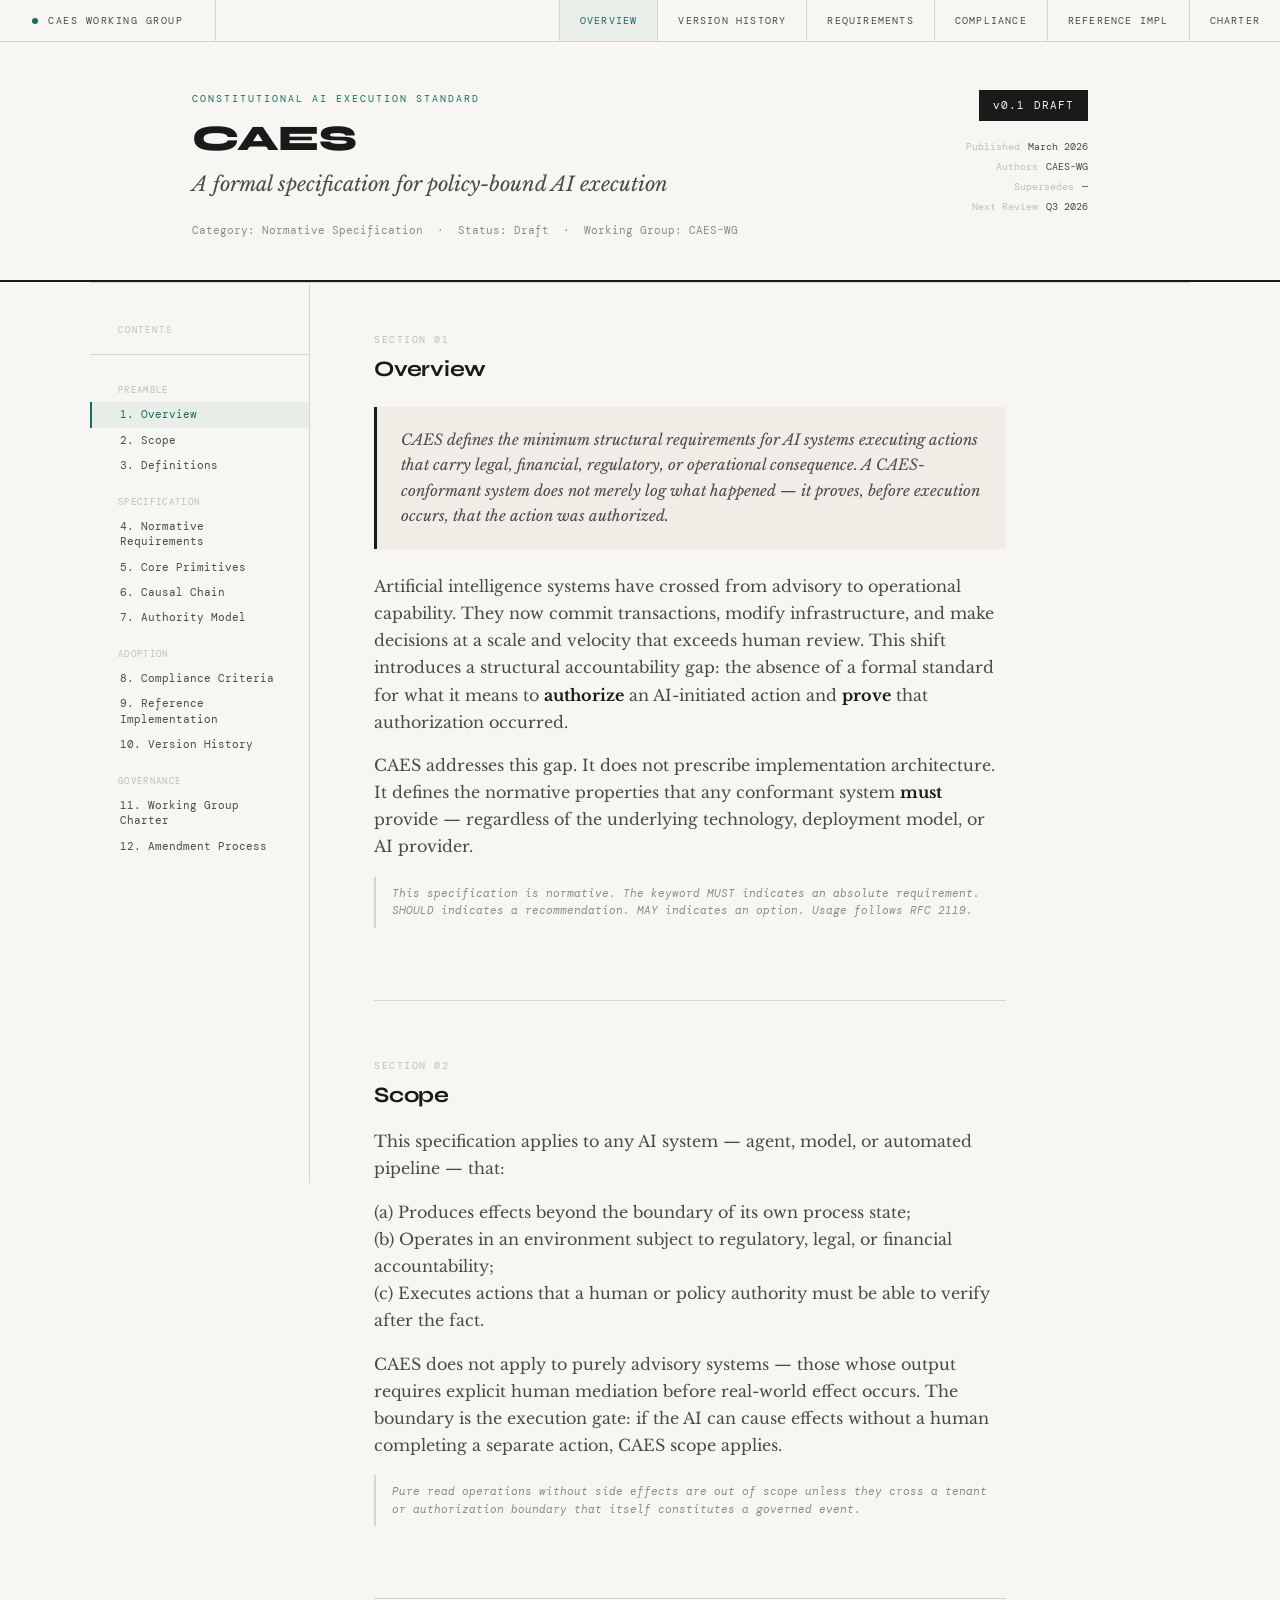
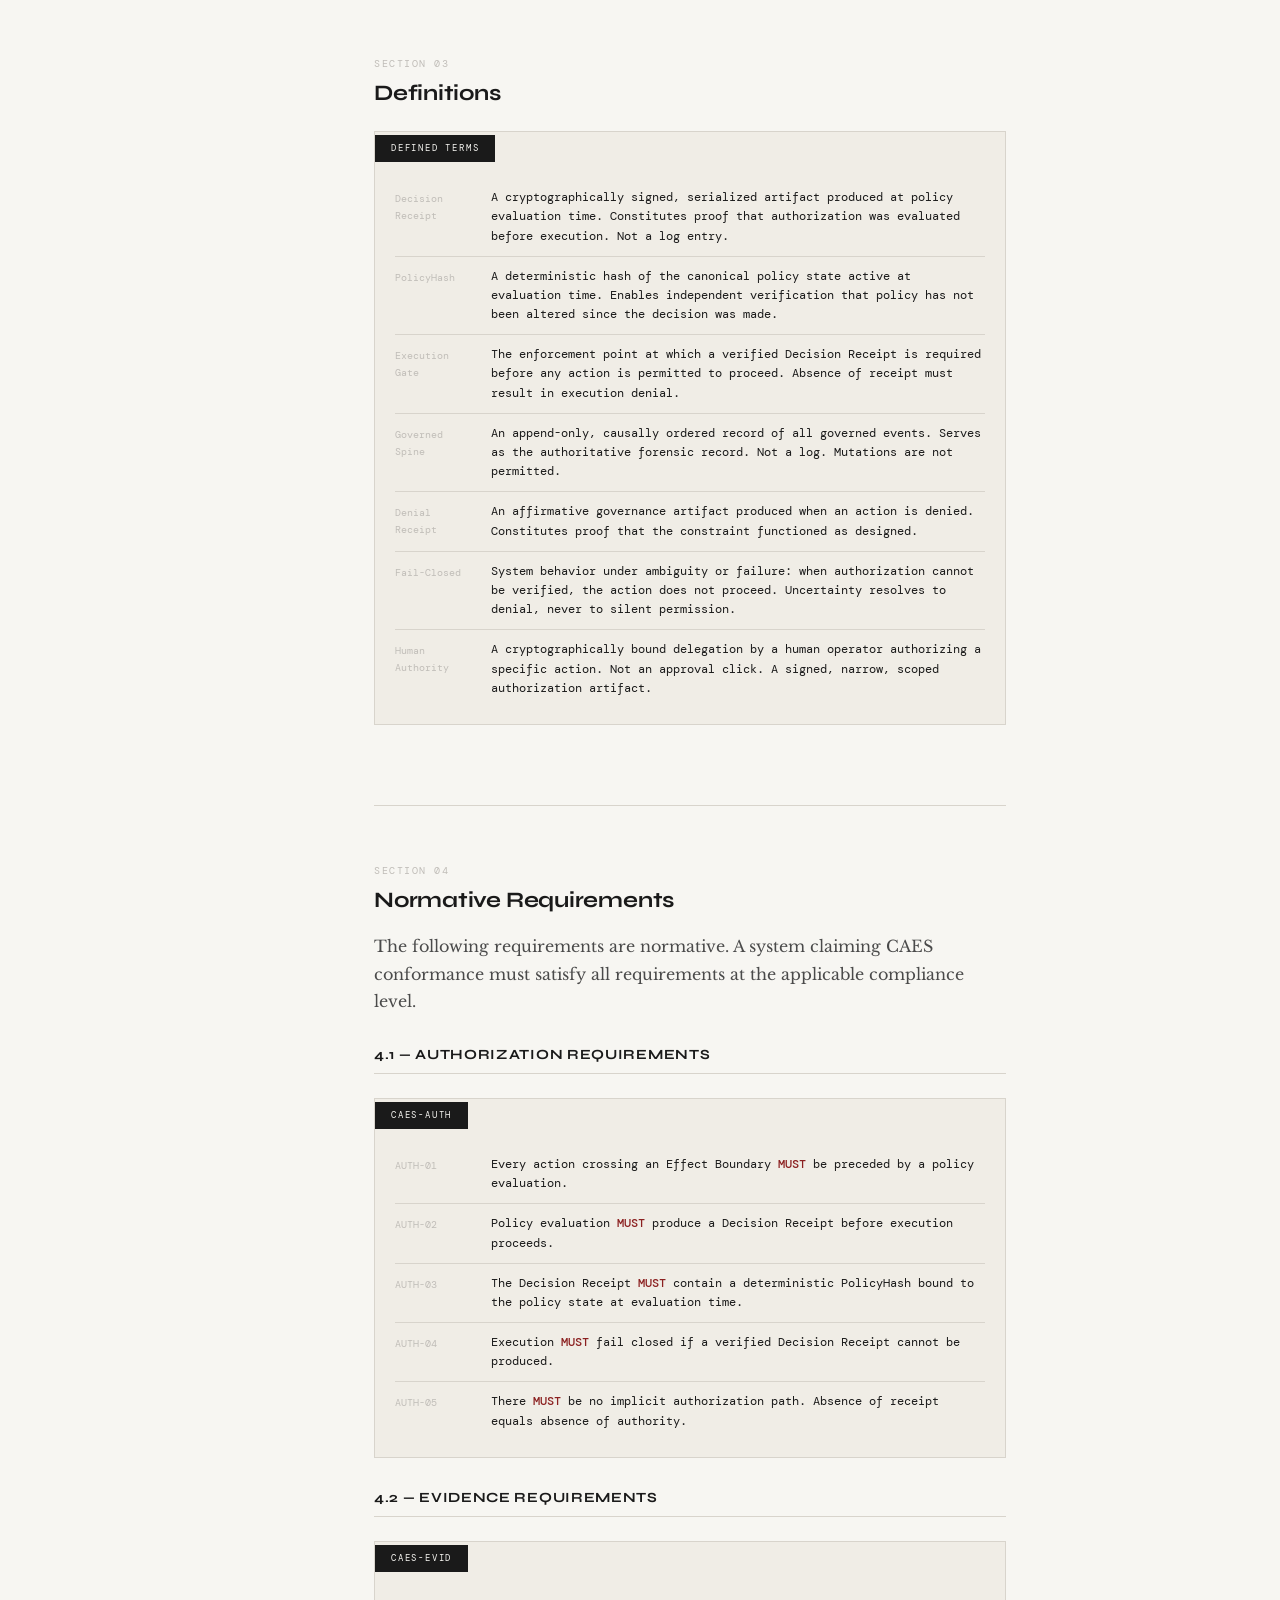
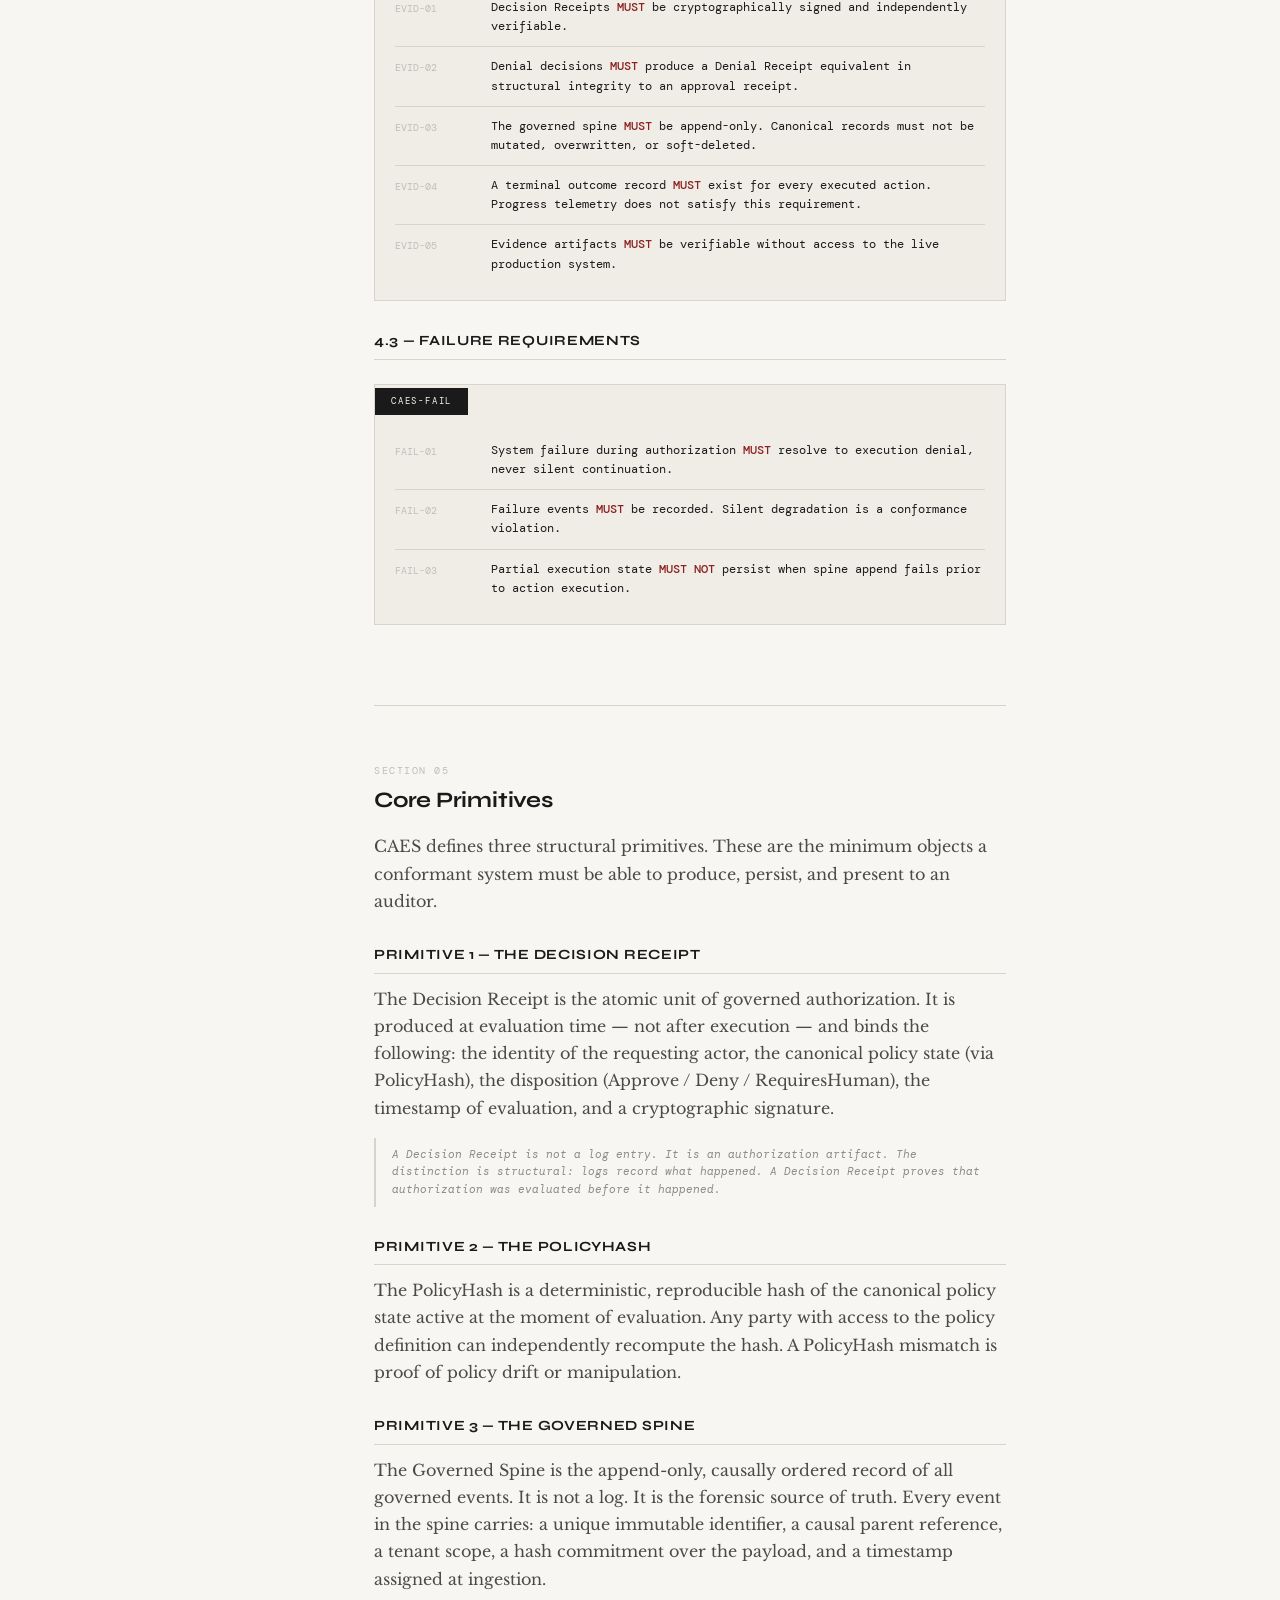
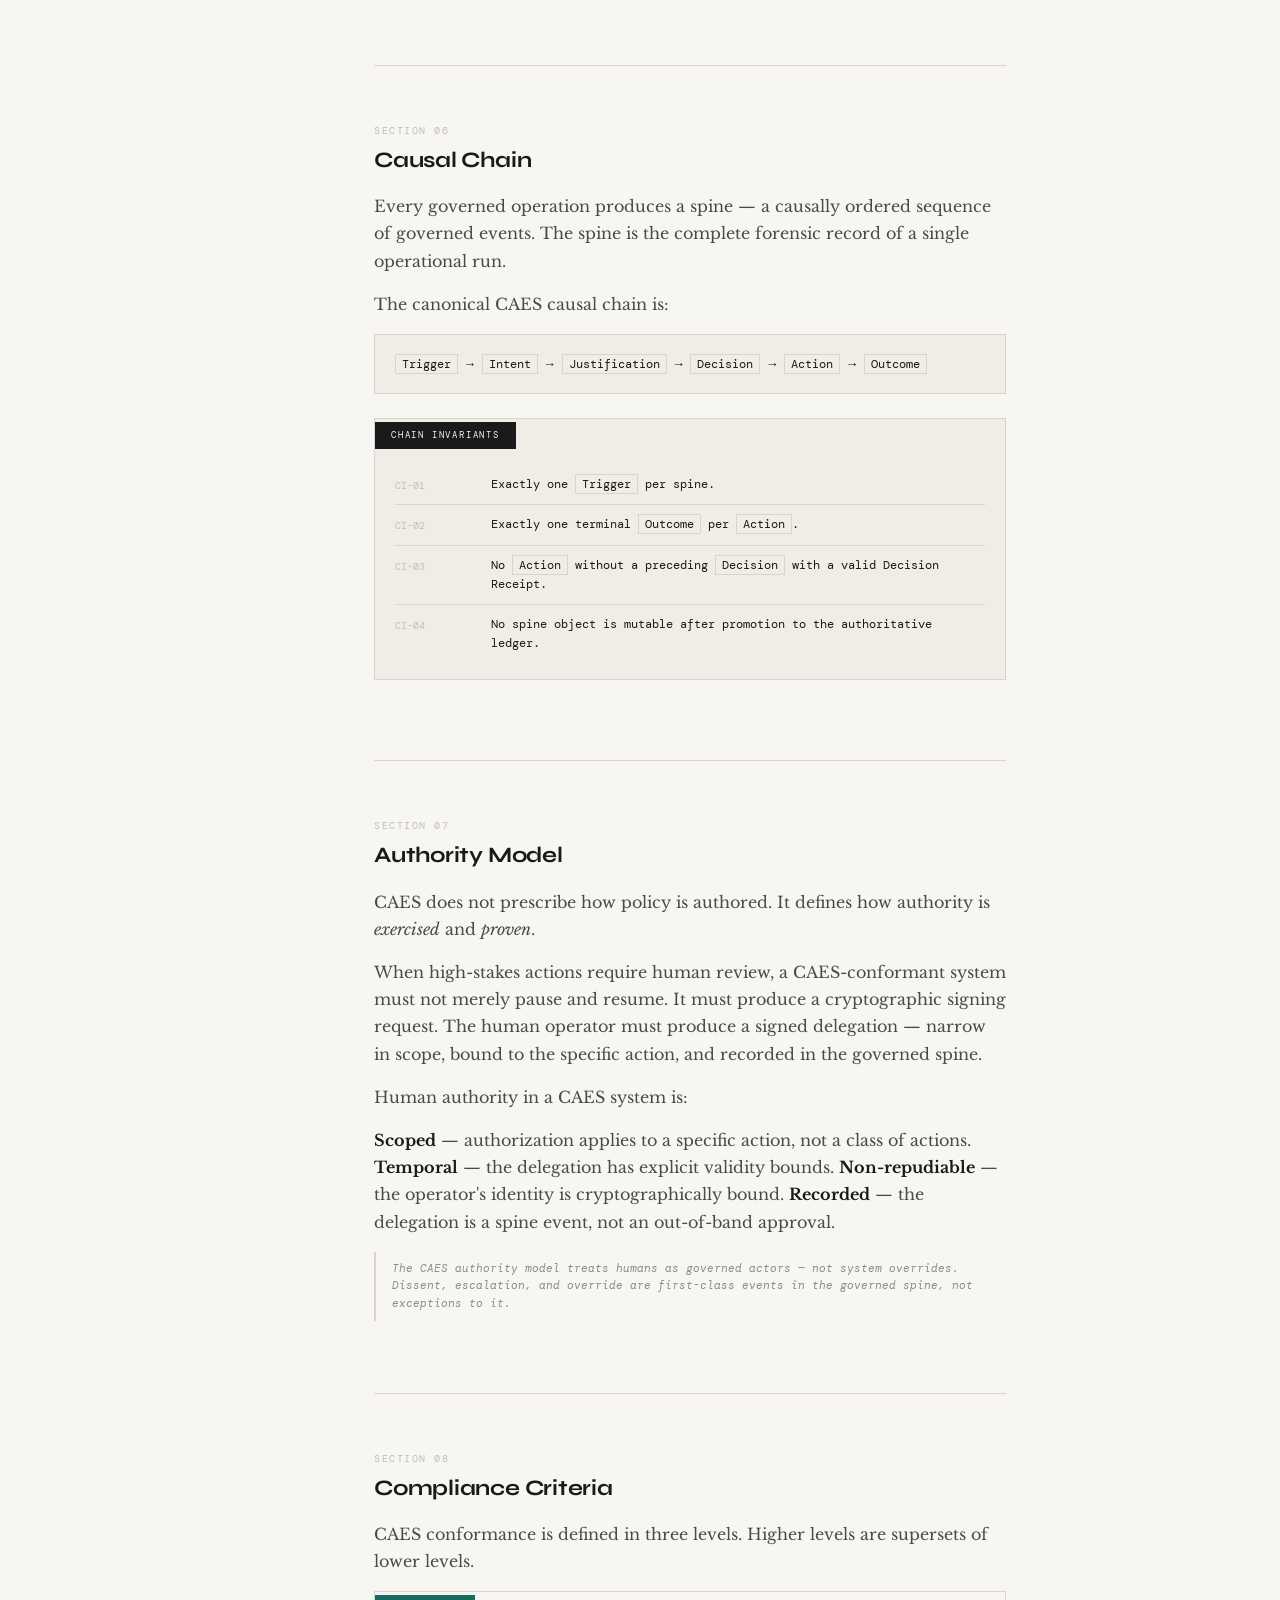
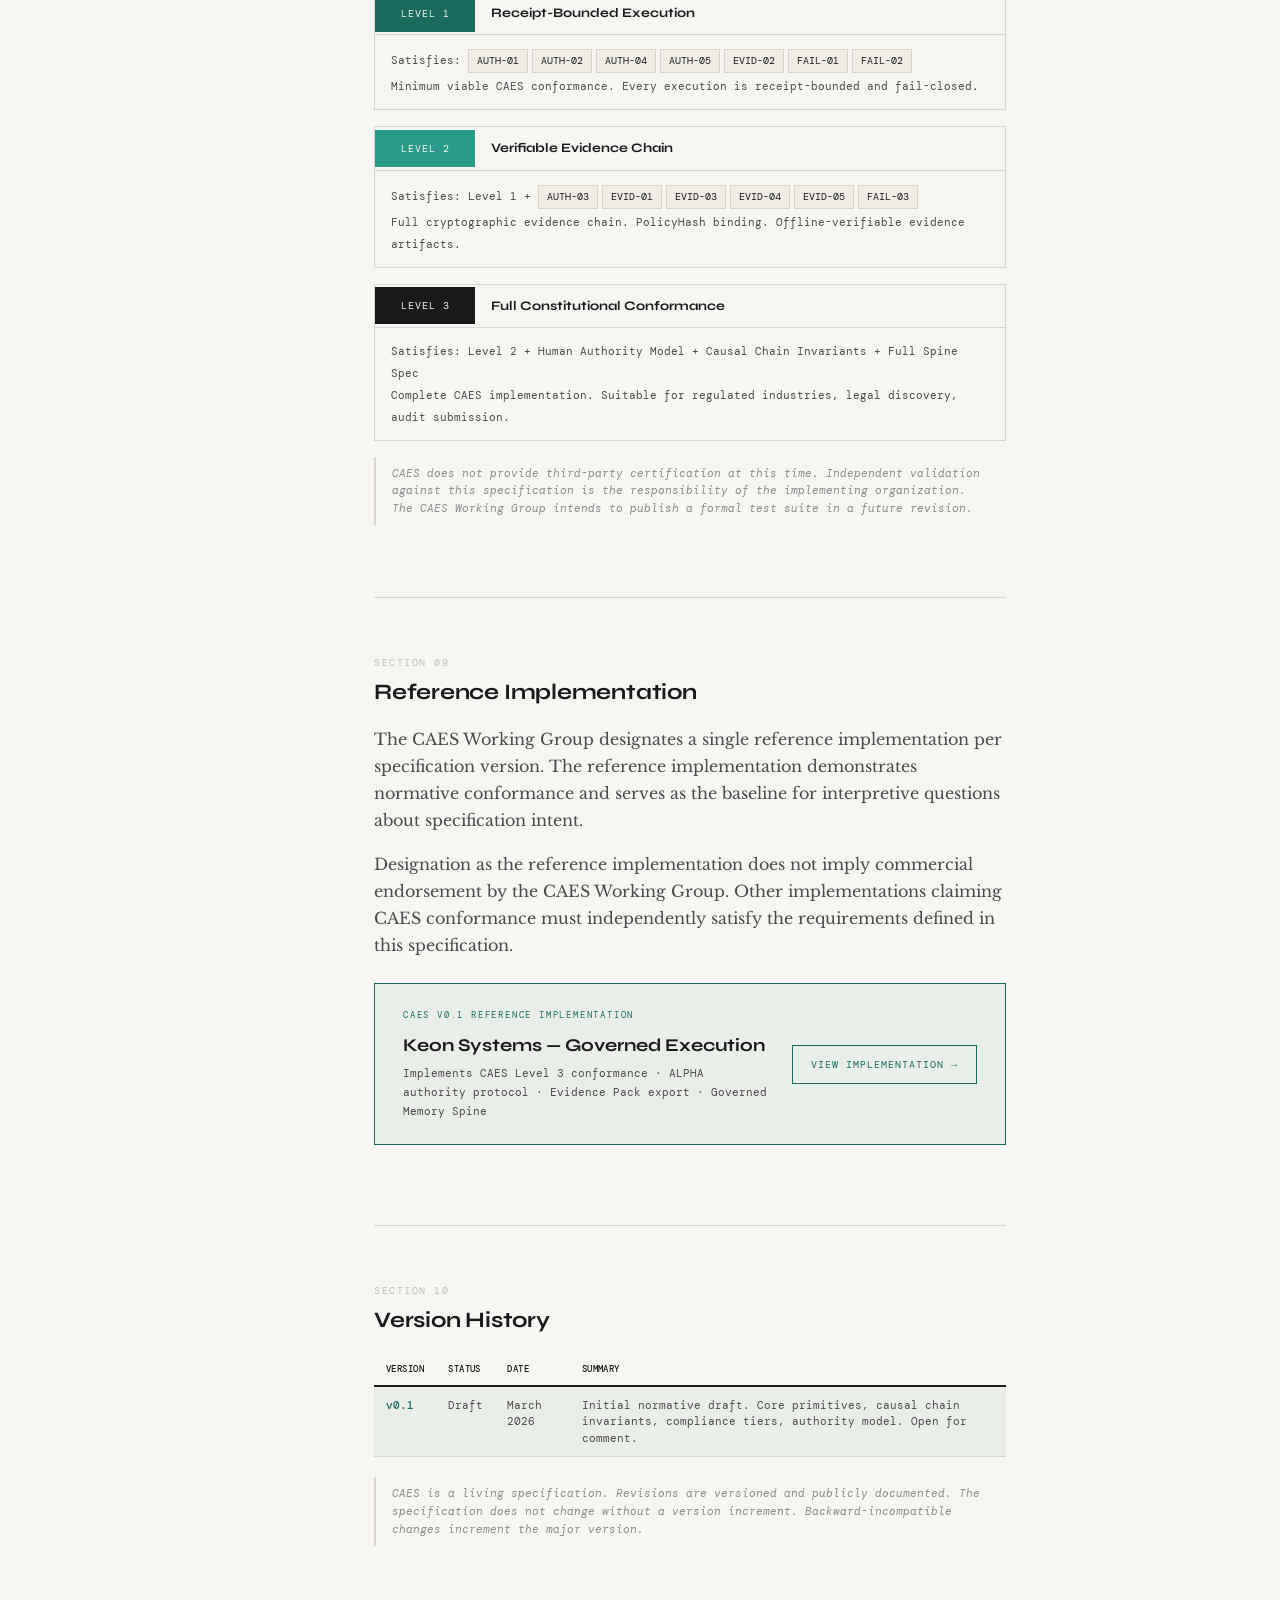
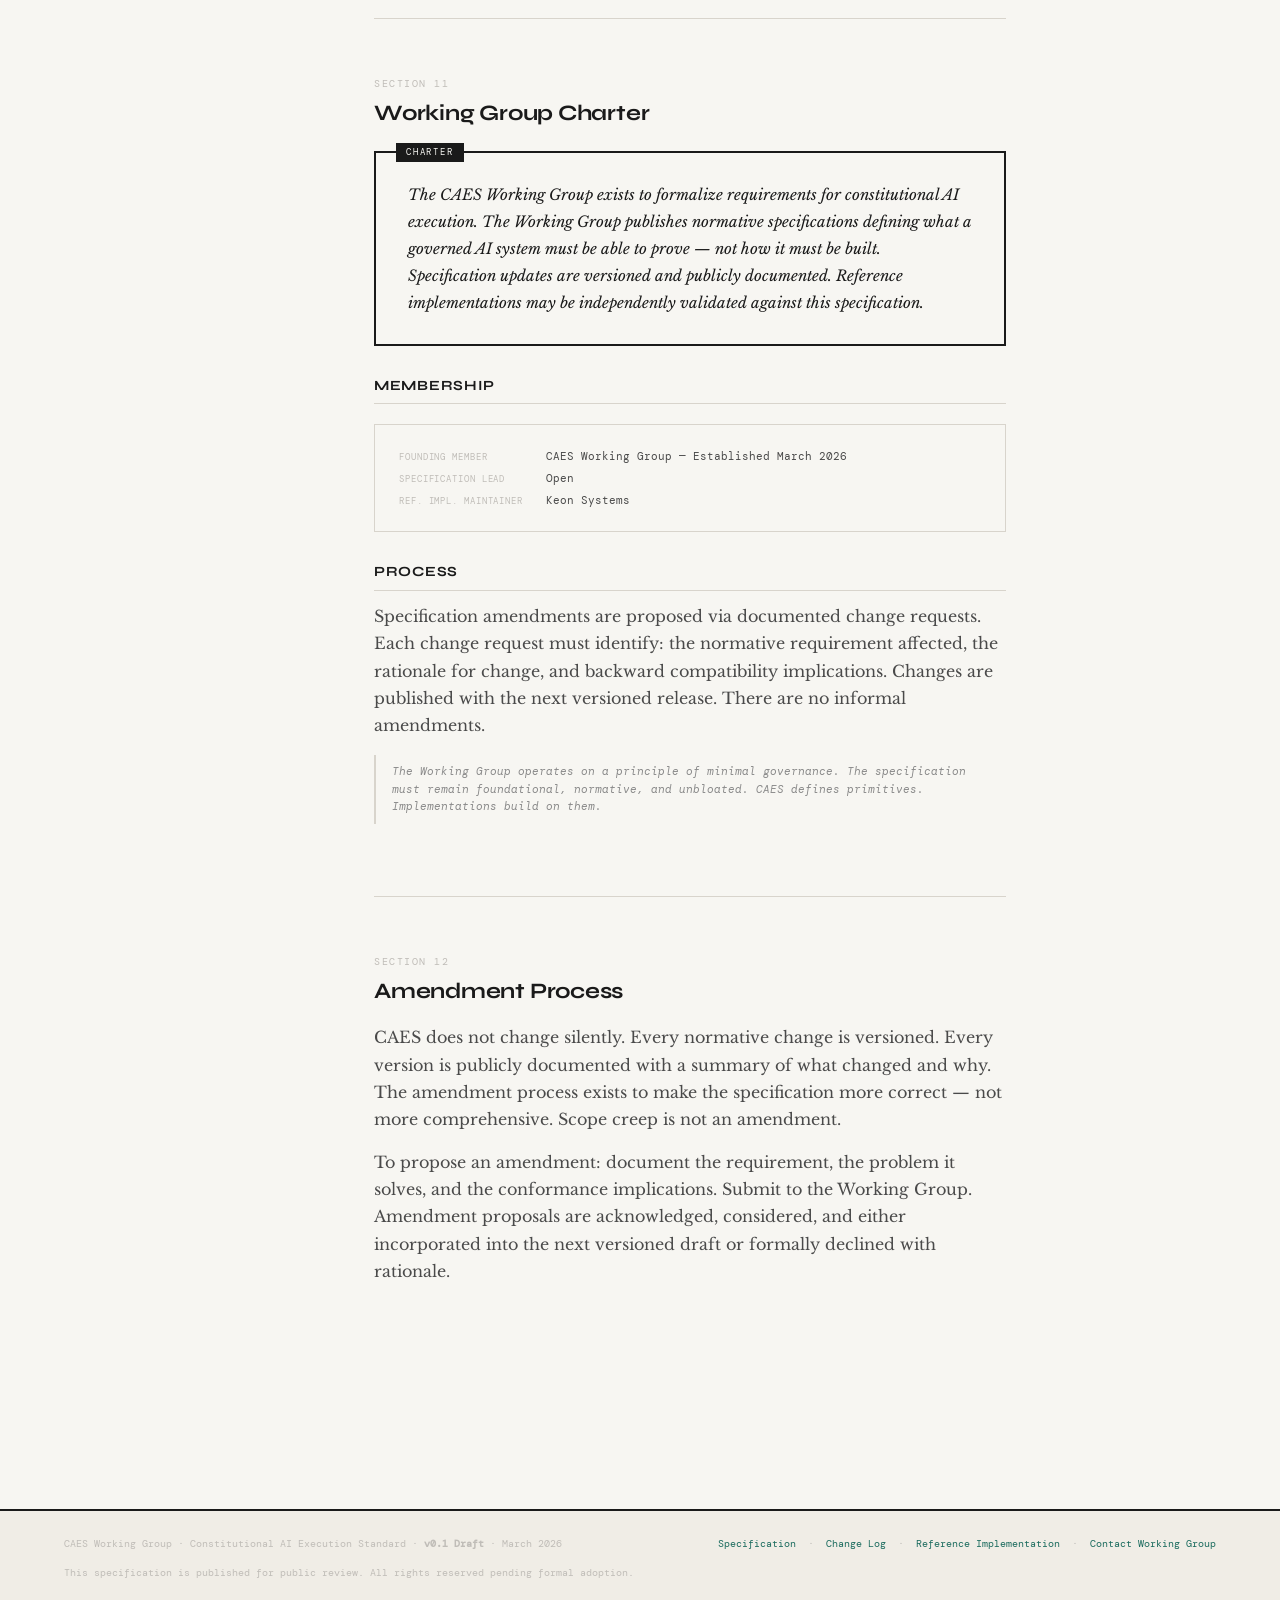
==== spec/caes-v0.1.1.html @ 26b9c7f4 "chore: checkpoint workspace changes" ====
<!DOCTYPE html>
<html lang="en">
<head>
<meta charset="UTF-8">
<meta name="viewport" content="width=device-width, initial-scale=1.0">
<title>CAES — Constitutional AI Execution Standard · v0.1</title>
<link rel="preconnect" href="https://fonts.googleapis.com">
<link rel="preconnect" href="https://fonts.gstatic.com" crossorigin>
<link href="https://fonts.googleapis.com/css2?family=DM+Mono:ital,wght@0,300;0,400;0,500;1,400&family=Libre+Baskerville:ital,wght@0,400;0,700;1,400&family=Syne:wght@400;700;800&display=swap" rel="stylesheet">
<style>
  *, *::before, *::after { box-sizing: border-box; margin: 0; padding: 0; }

  :root {
    --paper: #f7f6f2;
    --paper-warm: #f0ede6;
    --ink: #1a1a1a;
    --ink-mid: #4a4a4a;
    --ink-light: #8a8a8a;
    --ink-ghost: #c0bdb8;
    --rule: #d8d4cc;
    --teal: #1a6b5e;
    --teal-light: #2a9b88;
    --teal-pale: rgba(26, 107, 94, 0.06);
    --red: #8b2020;
    --mono: 'DM Mono', monospace;
    --serif: 'Libre Baskerville', serif;
    --display: 'Syne', sans-serif;
    --col-width: 680px;
  }

  html { scroll-behavior: smooth; }

  body {
    background: var(--paper);
    color: var(--ink);
    font-family: var(--serif);
    line-height: 1.7;
    font-size: 16px;
  }

  /* ─── HEADER BAR ─── */
  .site-header {
    border-bottom: 2px solid var(--ink);
    padding: 0;
  }

  .header-top {
    display: flex;
    align-items: stretch;
    border-bottom: 1px solid var(--rule);
  }

  .header-org {
    padding: 12px 32px;
    border-right: 1px solid var(--rule);
    font-family: var(--mono);
    font-size: 10px;
    letter-spacing: 0.15em;
    text-transform: uppercase;
    color: var(--ink-mid);
    display: flex;
    align-items: center;
    gap: 10px;
  }
  .header-org-dot {
    width: 6px; height: 6px;
    background: var(--teal);
    border-radius: 50%;
  }

  .header-nav {
    display: flex;
    align-items: stretch;
    margin-left: auto;
  }
  .header-nav a {
    font-family: var(--mono);
    font-size: 10px;
    letter-spacing: 0.12em;
    text-transform: uppercase;
    color: var(--ink-mid);
    text-decoration: none;
    padding: 12px 20px;
    border-left: 1px solid var(--rule);
    display: flex;
    align-items: center;
    transition: background 0.15s, color 0.15s;
  }
  .header-nav a:hover { background: var(--paper-warm); color: var(--ink); }
  .header-nav a.active { color: var(--teal); background: var(--teal-pale); }

  /* RFC-style document header */
  .doc-header {
    padding: 48px 32px 40px;
    display: grid;
    grid-template-columns: 1fr auto;
    gap: 32px;
    align-items: start;
    max-width: 960px;
    margin: 0 auto;
  }

  .doc-title-block {}

  .doc-std-label {
    font-family: var(--mono);
    font-size: 10px;
    letter-spacing: 0.2em;
    text-transform: uppercase;
    color: var(--teal);
    margin-bottom: 12px;
  }

  .doc-title {
    font-family: var(--display);
    font-weight: 800;
    font-size: 36px;
    letter-spacing: -0.01em;
    line-height: 1.1;
    color: var(--ink);
    margin-bottom: 8px;
  }

  .doc-subtitle {
    font-family: var(--serif);
    font-style: italic;
    font-size: 20px;
    color: var(--ink-mid);
    margin-bottom: 20px;
  }

  .doc-formal {
    font-family: var(--mono);
    font-size: 11px;
    color: var(--ink-light);
    line-height: 1.8;
  }

  .doc-meta-block {
    text-align: right;
    flex-shrink: 0;
  }

  .version-badge {
    display: inline-block;
    background: var(--ink);
    color: var(--paper);
    font-family: var(--mono);
    font-size: 11px;
    letter-spacing: 0.1em;
    padding: 6px 14px;
    margin-bottom: 16px;
  }

  .doc-meta-table {
    font-family: var(--mono);
    font-size: 10px;
    color: var(--ink-light);
    text-align: right;
    line-height: 2;
  }
  .doc-meta-table .label { color: var(--ink-ghost); margin-right: 8px; }
  .doc-meta-table .val { color: var(--ink-mid); }

  /* ─── LAYOUT ─── */
  .page-body {
    display: grid;
    grid-template-columns: 220px 1fr;
    max-width: 1100px;
    margin: 0 auto;
    border-top: 1px solid var(--rule);
    min-height: 100vh;
  }

  /* ─── SIDEBAR TOC ─── */
  .sidebar {
    border-right: 1px solid var(--rule);
    padding: 40px 0;
    position: sticky;
    top: 0;
    height: 100vh;
    overflow-y: auto;
  }

  .toc-label {
    font-family: var(--mono);
    font-size: 9px;
    letter-spacing: 0.2em;
    text-transform: uppercase;
    color: var(--ink-ghost);
    padding: 0 28px 16px;
    border-bottom: 1px solid var(--rule);
    margin-bottom: 16px;
  }

  .toc-section {
    margin-bottom: 4px;
  }

  .toc-section-label {
    font-family: var(--mono);
    font-size: 9px;
    letter-spacing: 0.15em;
    text-transform: uppercase;
    color: var(--ink-ghost);
    padding: 12px 28px 4px;
  }

  .toc-link {
    display: block;
    font-family: var(--mono);
    font-size: 11px;
    color: var(--ink-mid);
    text-decoration: none;
    padding: 5px 28px;
    transition: all 0.15s;
    border-left: 2px solid transparent;
    line-height: 1.4;
  }
  .toc-link:hover { color: var(--ink); border-left-color: var(--ink-ghost); }
  .toc-link.active { color: var(--teal); border-left-color: var(--teal); background: var(--teal-pale); }

  /* ─── MAIN CONTENT ─── */
  main {
    padding: 48px 64px 96px;
    max-width: 760px;
  }

  /* RFC-style section headers */
  .spec-section {
    margin-bottom: 56px;
    padding-bottom: 56px;
    border-bottom: 1px solid var(--rule);
  }
  .spec-section:last-child { border-bottom: none; }

  .section-num {
    font-family: var(--mono);
    font-size: 10px;
    letter-spacing: 0.15em;
    color: var(--ink-ghost);
    text-transform: uppercase;
    margin-bottom: 8px;
  }

  h2 {
    font-family: var(--display);
    font-weight: 700;
    font-size: 22px;
    letter-spacing: -0.01em;
    color: var(--ink);
    margin-bottom: 20px;
    line-height: 1.2;
  }

  h3 {
    font-family: var(--display);
    font-weight: 700;
    font-size: 14px;
    letter-spacing: 0.05em;
    text-transform: uppercase;
    color: var(--ink);
    margin: 28px 0 12px;
    padding-bottom: 6px;
    border-bottom: 1px solid var(--rule);
  }

  p {
    margin-bottom: 16px;
    color: var(--ink-mid);
  }
  p strong { color: var(--ink); font-weight: 700; }

  /* Abstract callout */
  .abstract-block {
    background: var(--paper-warm);
    border-left: 3px solid var(--ink);
    padding: 20px 24px;
    margin: 24px 0;
    font-style: italic;
    color: var(--ink-mid);
    font-size: 15px;
    line-height: 1.7;
  }

  /* NORMATIVE requirements */
  .normative-block {
    border: 1px solid var(--rule);
    background: var(--paper-warm);
    margin: 24px 0;
  }

  .normative-header {
    font-family: var(--mono);
    font-size: 9px;
    letter-spacing: 0.2em;
    text-transform: uppercase;
    color: var(--paper);
    background: var(--ink);
    padding: 6px 16px;
    display: inline-block;
  }

  .normative-body {
    padding: 16px 20px;
  }

  .req-row {
    display: grid;
    grid-template-columns: 80px 1fr;
    gap: 16px;
    padding: 10px 0;
    border-bottom: 1px solid var(--rule);
    align-items: start;
  }
  .req-row:last-child { border-bottom: none; }

  .req-id {
    font-family: var(--mono);
    font-size: 10px;
    color: var(--ink-ghost);
    padding-top: 2px;
  }

  .req-text {
    font-family: var(--mono);
    font-size: 12px;
    color: var(--ink);
    line-height: 1.6;
  }
  .req-text .must {
    color: var(--red);
    font-weight: 500;
    text-transform: uppercase;
  }

  /* Version table */
  .version-table {
    width: 100%;
    border-collapse: collapse;
    font-family: var(--mono);
    font-size: 11px;
    margin: 20px 0;
  }
  .version-table th {
    text-align: left;
    padding: 8px 12px;
    border-bottom: 2px solid var(--ink);
    color: var(--ink);
    font-weight: 500;
    letter-spacing: 0.05em;
    text-transform: uppercase;
    font-size: 9px;
  }
  .version-table td {
    padding: 10px 12px;
    border-bottom: 1px solid var(--rule);
    color: var(--ink-mid);
    vertical-align: top;
    line-height: 1.5;
  }
  .version-table tr:hover td { background: var(--paper-warm); }
  .version-table .ver { color: var(--teal); font-weight: 500; }
  .version-table .current td { background: var(--teal-pale); }

  /* Compliance tiers */
  .tier-block {
    border: 1px solid var(--rule);
    margin: 16px 0;
    overflow: hidden;
  }

  .tier-header {
    display: grid;
    grid-template-columns: 100px 1fr;
    align-items: center;
    border-bottom: 1px solid var(--rule);
  }

  .tier-level {
    font-family: var(--mono);
    font-size: 10px;
    letter-spacing: 0.1em;
    text-transform: uppercase;
    color: var(--paper);
    background: var(--ink);
    padding: 10px 16px;
    text-align: center;
  }
  .tier-level.l1 { background: var(--teal); }
  .tier-level.l2 { background: var(--teal-light); }
  .tier-level.l3 { background: var(--ink); }

  .tier-name {
    font-family: var(--display);
    font-weight: 700;
    font-size: 13px;
    padding: 10px 16px;
    color: var(--ink);
  }

  .tier-reqs {
    padding: 12px 16px;
    font-family: var(--mono);
    font-size: 11px;
    color: var(--ink-mid);
    line-height: 2;
  }
  .tier-reqs span {
    display: inline-block;
    background: var(--paper-warm);
    border: 1px solid var(--rule);
    padding: 1px 8px;
    margin: 2px 4px 2px 0;
    font-size: 10px;
    color: var(--ink);
  }

  /* Charter block */
  .charter-block {
    border: 2px solid var(--ink);
    padding: 28px 32px;
    margin: 24px 0;
    position: relative;
  }
  .charter-block::before {
    content: 'CHARTER';
    position: absolute;
    top: -10px; left: 20px;
    font-family: var(--mono);
    font-size: 9px;
    letter-spacing: 0.2em;
    color: var(--paper);
    background: var(--ink);
    padding: 2px 10px;
  }
  .charter-block p {
    font-size: 15px;
    line-height: 1.8;
    color: var(--ink);
    font-style: italic;
    margin: 0;
  }

  /* Reference impl block */
  .ref-impl-block {
    border: 1px solid var(--teal);
    background: var(--teal-pale);
    padding: 24px 28px;
    margin: 24px 0;
    display: grid;
    grid-template-columns: 1fr auto;
    gap: 24px;
    align-items: center;
  }
  .ref-impl-label {
    font-family: var(--mono);
    font-size: 9px;
    letter-spacing: 0.2em;
    text-transform: uppercase;
    color: var(--teal);
    margin-bottom: 6px;
  }
  .ref-impl-name {
    font-family: var(--display);
    font-weight: 700;
    font-size: 18px;
    color: var(--ink);
    margin-bottom: 4px;
  }
  .ref-impl-desc {
    font-family: var(--mono);
    font-size: 11px;
    color: var(--ink-mid);
    margin: 0;
  }
  .ref-impl-link {
    font-family: var(--mono);
    font-size: 10px;
    letter-spacing: 0.1em;
    text-transform: uppercase;
    color: var(--teal);
    text-decoration: none;
    border: 1px solid var(--teal);
    padding: 10px 18px;
    white-space: nowrap;
    transition: all 0.15s;
    flex-shrink: 0;
  }
  .ref-impl-link:hover { background: var(--teal); color: var(--paper); }

  /* Working group members */
  .wg-block {
    font-family: var(--mono);
    font-size: 11px;
    color: var(--ink-mid);
    line-height: 2;
    border: 1px solid var(--rule);
    padding: 20px 24px;
    margin: 20px 0;
  }
  .wg-block .wg-role {
    color: var(--ink-ghost);
    font-size: 9px;
    letter-spacing: 0.1em;
    text-transform: uppercase;
    display: inline-block;
    min-width: 140px;
  }

  /* Inline code */
  code {
    font-family: var(--mono);
    font-size: 12px;
    background: var(--paper-warm);
    border: 1px solid var(--rule);
    padding: 1px 6px;
    color: var(--ink);
  }

  /* Note blocks */
  .note {
    font-family: var(--mono);
    font-size: 11px;
    color: var(--ink-light);
    border-left: 2px solid var(--rule);
    padding: 8px 16px;
    margin: 16px 0;
    font-style: italic;
    line-height: 1.6;
  }

  /* Footer */
  footer {
    border-top: 2px solid var(--ink);
    padding: 24px 64px;
    display: flex;
    justify-content: space-between;
    align-items: center;
    font-family: var(--mono);
    font-size: 10px;
    color: var(--ink-ghost);
    background: var(--paper-warm);
    flex-wrap: wrap;
    gap: 12px;
  }
  footer a { color: var(--teal); text-decoration: none; }
</style>
</head>
<body>

<!-- HEADER -->
<header class="site-header">
  <div class="header-top">
    <div class="header-org">
      <span class="header-org-dot"></span>
      CAES Working Group
    </div>
    <nav class="header-nav">
      <a href="#overview" class="active">Overview</a>
      <a href="#versions">Version History</a>
      <a href="#normative">Requirements</a>
      <a href="#compliance">Compliance</a>
      <a href="#reference">Reference Impl</a>
      <a href="#charter">Charter</a>
    </nav>
  </div>

  <div class="doc-header">
    <div class="doc-title-block">
      <div class="doc-std-label">Constitutional AI Execution Standard</div>
      <div class="doc-title">CAES</div>
      <div class="doc-subtitle">A formal specification for policy-bound AI execution</div>
      <div class="doc-formal">
        Category: Normative Specification &nbsp;·&nbsp; Status: Draft &nbsp;·&nbsp; Working Group: CAES-WG
      </div>
    </div>
    <div class="doc-meta-block">
      <div class="version-badge">v0.1 DRAFT</div>
      <div class="doc-meta-table">
        <div><span class="label">Published</span><span class="val">March 2026</span></div>
        <div><span class="label">Authors</span><span class="val">CAES-WG</span></div>
        <div><span class="label">Supersedes</span><span class="val">—</span></div>
        <div><span class="label">Next Review</span><span class="val">Q3 2026</span></div>
      </div>
    </div>
  </div>
</header>

<!-- PAGE BODY -->
<div class="page-body">

  <!-- SIDEBAR TOC -->
  <aside class="sidebar">
    <div class="toc-label">Contents</div>

    <div class="toc-section">
      <div class="toc-section-label">Preamble</div>
      <a href="#overview" class="toc-link active">1. Overview</a>
      <a href="#scope" class="toc-link">2. Scope</a>
      <a href="#definitions" class="toc-link">3. Definitions</a>
    </div>

    <div class="toc-section">
      <div class="toc-section-label">Specification</div>
      <a href="#normative" class="toc-link">4. Normative Requirements</a>
      <a href="#primitives" class="toc-link">5. Core Primitives</a>
      <a href="#causal-chain" class="toc-link">6. Causal Chain</a>
      <a href="#authority" class="toc-link">7. Authority Model</a>
    </div>

    <div class="toc-section">
      <div class="toc-section-label">Adoption</div>
      <a href="#compliance" class="toc-link">8. Compliance Criteria</a>
      <a href="#reference" class="toc-link">9. Reference Implementation</a>
      <a href="#versions" class="toc-link">10. Version History</a>
    </div>

    <div class="toc-section">
      <div class="toc-section-label">Governance</div>
      <a href="#charter" class="toc-link">11. Working Group Charter</a>
      <a href="#process" class="toc-link">12. Amendment Process</a>
    </div>
  </aside>

  <!-- MAIN -->
  <main>

    <!-- 1. OVERVIEW -->
    <section class="spec-section" id="overview">
      <div class="section-num">Section 01</div>
      <h2>Overview</h2>
      <div class="abstract-block">
        CAES defines the minimum structural requirements for AI systems executing actions that carry legal, financial, regulatory, or operational consequence. A CAES-conformant system does not merely log what happened — it proves, before execution occurs, that the action was authorized.
      </div>
      <p>Artificial intelligence systems have crossed from advisory to operational capability. They now commit transactions, modify infrastructure, and make decisions at a scale and velocity that exceeds human review. This shift introduces a structural accountability gap: the absence of a formal standard for what it means to <strong>authorize</strong> an AI-initiated action and <strong>prove</strong> that authorization occurred.</p>
      <p>CAES addresses this gap. It does not prescribe implementation architecture. It defines the normative properties that any conformant system <strong>must</strong> provide — regardless of the underlying technology, deployment model, or AI provider.</p>
      <div class="note">
        This specification is normative. The keyword MUST indicates an absolute requirement. SHOULD indicates a recommendation. MAY indicates an option. Usage follows RFC 2119.
      </div>
    </section>

    <!-- 2. SCOPE -->
    <section class="spec-section" id="scope">
      <div class="section-num">Section 02</div>
      <h2>Scope</h2>
      <p>This specification applies to any AI system — agent, model, or automated pipeline — that:</p>
      <p>
        (a) Produces effects beyond the boundary of its own process state;<br>
        (b) Operates in an environment subject to regulatory, legal, or financial accountability;<br>
        (c) Executes actions that a human or policy authority must be able to verify after the fact.
      </p>
      <p>CAES does not apply to purely advisory systems — those whose output requires explicit human mediation before real-world effect occurs. The boundary is the execution gate: if the AI can cause effects without a human completing a separate action, CAES scope applies.</p>
      <div class="note">Pure read operations without side effects are out of scope unless they cross a tenant or authorization boundary that itself constitutes a governed event.</div>
    </section>

    <!-- 3. DEFINITIONS -->
    <section class="spec-section" id="definitions">
      <div class="section-num">Section 03</div>
      <h2>Definitions</h2>
      <div class="normative-block">
        <div class="normative-header">Defined Terms</div>
        <div class="normative-body">
          <div class="req-row">
            <div class="req-id">Decision Receipt</div>
            <div class="req-text">A cryptographically signed, serialized artifact produced at policy evaluation time. Constitutes proof that authorization was evaluated before execution. Not a log entry.</div>
          </div>
          <div class="req-row">
            <div class="req-id">PolicyHash</div>
            <div class="req-text">A deterministic hash of the canonical policy state active at evaluation time. Enables independent verification that policy has not been altered since the decision was made.</div>
          </div>
          <div class="req-row">
            <div class="req-id">Execution Gate</div>
            <div class="req-text">The enforcement point at which a verified Decision Receipt is required before any action is permitted to proceed. Absence of receipt must result in execution denial.</div>
          </div>
          <div class="req-row">
            <div class="req-id">Governed Spine</div>
            <div class="req-text">An append-only, causally ordered record of all governed events. Serves as the authoritative forensic record. Not a log. Mutations are not permitted.</div>
          </div>
          <div class="req-row">
            <div class="req-id">Denial Receipt</div>
            <div class="req-text">An affirmative governance artifact produced when an action is denied. Constitutes proof that the constraint functioned as designed.</div>
          </div>
          <div class="req-row">
            <div class="req-id">Fail-Closed</div>
            <div class="req-text">System behavior under ambiguity or failure: when authorization cannot be verified, the action does not proceed. Uncertainty resolves to denial, never to silent permission.</div>
          </div>
          <div class="req-row">
            <div class="req-id">Human Authority</div>
            <div class="req-text">A cryptographically bound delegation by a human operator authorizing a specific action. Not an approval click. A signed, narrow, scoped authorization artifact.</div>
          </div>
        </div>
      </div>
    </section>

    <!-- 4. NORMATIVE REQUIREMENTS -->
    <section class="spec-section" id="normative">
      <div class="section-num">Section 04</div>
      <h2>Normative Requirements</h2>
      <p>The following requirements are normative. A system claiming CAES conformance must satisfy all requirements at the applicable compliance level.</p>

      <h3>4.1 — Authorization Requirements</h3>
      <div class="normative-block">
        <div class="normative-header">CAES-AUTH</div>
        <div class="normative-body">
          <div class="req-row">
            <div class="req-id">AUTH-01</div>
            <div class="req-text">Every action crossing an Effect Boundary <span class="must">must</span> be preceded by a policy evaluation.</div>
          </div>
          <div class="req-row">
            <div class="req-id">AUTH-02</div>
            <div class="req-text">Policy evaluation <span class="must">must</span> produce a Decision Receipt before execution proceeds.</div>
          </div>
          <div class="req-row">
            <div class="req-id">AUTH-03</div>
            <div class="req-text">The Decision Receipt <span class="must">must</span> contain a deterministic PolicyHash bound to the policy state at evaluation time.</div>
          </div>
          <div class="req-row">
            <div class="req-id">AUTH-04</div>
            <div class="req-text">Execution <span class="must">must</span> fail closed if a verified Decision Receipt cannot be produced.</div>
          </div>
          <div class="req-row">
            <div class="req-id">AUTH-05</div>
            <div class="req-text">There <span class="must">must</span> be no implicit authorization path. Absence of receipt equals absence of authority.</div>
          </div>
        </div>
      </div>

      <h3>4.2 — Evidence Requirements</h3>
      <div class="normative-block">
        <div class="normative-header">CAES-EVID</div>
        <div class="normative-body">
          <div class="req-row">
            <div class="req-id">EVID-01</div>
            <div class="req-text">Decision Receipts <span class="must">must</span> be cryptographically signed and independently verifiable.</div>
          </div>
          <div class="req-row">
            <div class="req-id">EVID-02</div>
            <div class="req-text">Denial decisions <span class="must">must</span> produce a Denial Receipt equivalent in structural integrity to an approval receipt.</div>
          </div>
          <div class="req-row">
            <div class="req-id">EVID-03</div>
            <div class="req-text">The governed spine <span class="must">must</span> be append-only. Canonical records must not be mutated, overwritten, or soft-deleted.</div>
          </div>
          <div class="req-row">
            <div class="req-id">EVID-04</div>
            <div class="req-text">A terminal outcome record <span class="must">must</span> exist for every executed action. Progress telemetry does not satisfy this requirement.</div>
          </div>
          <div class="req-row">
            <div class="req-id">EVID-05</div>
            <div class="req-text">Evidence artifacts <span class="must">must</span> be verifiable without access to the live production system.</div>
          </div>
        </div>
      </div>

      <h3>4.3 — Failure Requirements</h3>
      <div class="normative-block">
        <div class="normative-header">CAES-FAIL</div>
        <div class="normative-body">
          <div class="req-row">
            <div class="req-id">FAIL-01</div>
            <div class="req-text">System failure during authorization <span class="must">must</span> resolve to execution denial, never silent continuation.</div>
          </div>
          <div class="req-row">
            <div class="req-id">FAIL-02</div>
            <div class="req-text">Failure events <span class="must">must</span> be recorded. Silent degradation is a conformance violation.</div>
          </div>
          <div class="req-row">
            <div class="req-id">FAIL-03</div>
            <div class="req-text">Partial execution state <span class="must not">must not</span> persist when spine append fails prior to action execution.</div>
          </div>
        </div>
      </div>
    </section>

    <!-- 5. CORE PRIMITIVES -->
    <section class="spec-section" id="primitives">
      <div class="section-num">Section 05</div>
      <h2>Core Primitives</h2>
      <p>CAES defines three structural primitives. These are the minimum objects a conformant system must be able to produce, persist, and present to an auditor.</p>

      <h3>Primitive 1 — The Decision Receipt</h3>
      <p>The Decision Receipt is the atomic unit of governed authorization. It is produced at evaluation time — not after execution — and binds the following: the identity of the requesting actor, the canonical policy state (via PolicyHash), the disposition (Approve / Deny / RequiresHuman), the timestamp of evaluation, and a cryptographic signature.</p>
      <div class="note">A Decision Receipt is not a log entry. It is an authorization artifact. The distinction is structural: logs record what happened. A Decision Receipt proves that authorization was evaluated before it happened.</div>

      <h3>Primitive 2 — The PolicyHash</h3>
      <p>The PolicyHash is a deterministic, reproducible hash of the canonical policy state active at the moment of evaluation. Any party with access to the policy definition can independently recompute the hash. A PolicyHash mismatch is proof of policy drift or manipulation.</p>

      <h3>Primitive 3 — The Governed Spine</h3>
      <p>The Governed Spine is the append-only, causally ordered record of all governed events. It is not a log. It is the forensic source of truth. Every event in the spine carries: a unique immutable identifier, a causal parent reference, a tenant scope, a hash commitment over the payload, and a timestamp assigned at ingestion.</p>
    </section>

    <!-- 6. CAUSAL CHAIN -->
    <section class="spec-section" id="causal-chain">
      <div class="section-num">Section 06</div>
      <h2>Causal Chain</h2>
      <p>Every governed operation produces a spine — a causally ordered sequence of governed events. The spine is the complete forensic record of a single operational run.</p>
      <p>The canonical CAES causal chain is:</p>
      <p style="font-family:var(--mono);font-size:13px;color:var(--ink);background:var(--paper-warm);border:1px solid var(--rule);padding:16px 20px;line-height:2;">
        <code>Trigger</code> → <code>Intent</code> → <code>Justification</code> → <code>Decision</code> → <code>Action</code> → <code>Outcome</code>
      </p>
      <div class="normative-block">
        <div class="normative-header">Chain Invariants</div>
        <div class="normative-body">
          <div class="req-row">
            <div class="req-id">CI-01</div>
            <div class="req-text">Exactly one <code>Trigger</code> per spine.</div>
          </div>
          <div class="req-row">
            <div class="req-id">CI-02</div>
            <div class="req-text">Exactly one terminal <code>Outcome</code> per <code>Action</code>.</div>
          </div>
          <div class="req-row">
            <div class="req-id">CI-03</div>
            <div class="req-text">No <code>Action</code> without a preceding <code>Decision</code> with a valid Decision Receipt.</div>
          </div>
          <div class="req-row">
            <div class="req-id">CI-04</div>
            <div class="req-text">No spine object is mutable after promotion to the authoritative ledger.</div>
          </div>
        </div>
      </div>
    </section>

    <!-- 7. AUTHORITY MODEL -->
    <section class="spec-section" id="authority">
      <div class="section-num">Section 07</div>
      <h2>Authority Model</h2>
      <p>CAES does not prescribe how policy is authored. It defines how authority is <em>exercised</em> and <em>proven</em>.</p>
      <p>When high-stakes actions require human review, a CAES-conformant system must not merely pause and resume. It must produce a cryptographic signing request. The human operator must produce a signed delegation — narrow in scope, bound to the specific action, and recorded in the governed spine.</p>
      <p>Human authority in a CAES system is:</p>
      <p><strong>Scoped</strong> — authorization applies to a specific action, not a class of actions. <strong>Temporal</strong> — the delegation has explicit validity bounds. <strong>Non-repudiable</strong> — the operator's identity is cryptographically bound. <strong>Recorded</strong> — the delegation is a spine event, not an out-of-band approval.</p>
      <div class="note">The CAES authority model treats humans as governed actors — not system overrides. Dissent, escalation, and override are first-class events in the governed spine, not exceptions to it.</div>
    </section>

    <!-- 8. COMPLIANCE -->
    <section class="spec-section" id="compliance">
      <div class="section-num">Section 08</div>
      <h2>Compliance Criteria</h2>
      <p>CAES conformance is defined in three levels. Higher levels are supersets of lower levels.</p>

      <div class="tier-block">
        <div class="tier-header">
          <div class="tier-level l1">Level 1</div>
          <div class="tier-name">Receipt-Bounded Execution</div>
        </div>
        <div class="tier-reqs">
          Satisfies: <span>AUTH-01</span><span>AUTH-02</span><span>AUTH-04</span><span>AUTH-05</span><span>EVID-02</span><span>FAIL-01</span><span>FAIL-02</span><br>
          Minimum viable CAES conformance. Every execution is receipt-bounded and fail-closed.
        </div>
      </div>

      <div class="tier-block">
        <div class="tier-header">
          <div class="tier-level l2">Level 2</div>
          <div class="tier-name">Verifiable Evidence Chain</div>
        </div>
        <div class="tier-reqs">
          Satisfies: Level 1 + <span>AUTH-03</span><span>EVID-01</span><span>EVID-03</span><span>EVID-04</span><span>EVID-05</span><span>FAIL-03</span><br>
          Full cryptographic evidence chain. PolicyHash binding. Offline-verifiable evidence artifacts.
        </div>
      </div>

      <div class="tier-block">
        <div class="tier-header">
          <div class="tier-level l3">Level 3</div>
          <div class="tier-name">Full Constitutional Conformance</div>
        </div>
        <div class="tier-reqs">
          Satisfies: Level 2 + Human Authority Model + Causal Chain Invariants + Full Spine Spec<br>
          Complete CAES implementation. Suitable for regulated industries, legal discovery, audit submission.
        </div>
      </div>

      <div class="note">CAES does not provide third-party certification at this time. Independent validation against this specification is the responsibility of the implementing organization. The CAES Working Group intends to publish a formal test suite in a future revision.</div>
    </section>

    <!-- 9. REFERENCE IMPLEMENTATION -->
    <section class="spec-section" id="reference">
      <div class="section-num">Section 09</div>
      <h2>Reference Implementation</h2>
      <p>The CAES Working Group designates a single reference implementation per specification version. The reference implementation demonstrates normative conformance and serves as the baseline for interpretive questions about specification intent.</p>
      <p>Designation as the reference implementation does not imply commercial endorsement by the CAES Working Group. Other implementations claiming CAES conformance must independently satisfy the requirements defined in this specification.</p>

      <div class="ref-impl-block">
        <div>
          <div class="ref-impl-label">CAES v0.1 Reference Implementation</div>
          <div class="ref-impl-name">Keon Systems — Governed Execution</div>
          <p class="ref-impl-desc">Implements CAES Level 3 conformance · ALPHA authority protocol · Evidence Pack export · Governed Memory Spine</p>
        </div>
        <a href="https://keonsystems.com" class="ref-impl-link">View Implementation →</a>
      </div>
    </section>

    <!-- 10. VERSION HISTORY -->
    <section class="spec-section" id="versions">
      <div class="section-num">Section 10</div>
      <h2>Version History</h2>
      <table class="version-table">
        <thead>
          <tr>
            <th>Version</th>
            <th>Status</th>
            <th>Date</th>
            <th>Summary</th>
          </tr>
        </thead>
        <tbody>
          <tr class="current">
            <td class="ver">v0.1</td>
            <td>Draft</td>
            <td>March 2026</td>
            <td>Initial normative draft. Core primitives, causal chain invariants, compliance tiers, authority model. Open for comment.</td>
          </tr>
        </tbody>
      </table>
      <div class="note">CAES is a living specification. Revisions are versioned and publicly documented. The specification does not change without a version increment. Backward-incompatible changes increment the major version.</div>
    </section>

    <!-- 11. CHARTER -->
    <section class="spec-section" id="charter">
      <div class="section-num">Section 11</div>
      <h2>Working Group Charter</h2>

      <div class="charter-block">
        <p>The CAES Working Group exists to formalize requirements for constitutional AI execution. The Working Group publishes normative specifications defining what a governed AI system must be able to prove — not how it must be built. Specification updates are versioned and publicly documented. Reference implementations may be independently validated against this specification.</p>
      </div>

      <h3>Membership</h3>
      <div class="wg-block">
        <div><span class="wg-role">Founding Member</span> CAES Working Group — Established March 2026</div>
        <div><span class="wg-role">Specification Lead</span> Open</div>
        <div><span class="wg-role">Ref. Impl. Maintainer</span> Keon Systems</div>
      </div>

      <h3>Process</h3>
      <p>Specification amendments are proposed via documented change requests. Each change request must identify: the normative requirement affected, the rationale for change, and backward compatibility implications. Changes are published with the next versioned release. There are no informal amendments.</p>
      <div class="note">The Working Group operates on a principle of minimal governance. The specification must remain foundational, normative, and unbloated. CAES defines primitives. Implementations build on them.</div>
    </section>

    <!-- 12. AMENDMENT PROCESS -->
    <section class="spec-section" id="process">
      <div class="section-num">Section 12</div>
      <h2>Amendment Process</h2>
      <p>CAES does not change silently. Every normative change is versioned. Every version is publicly documented with a summary of what changed and why. The amendment process exists to make the specification more correct — not more comprehensive. Scope creep is not an amendment.</p>
      <p>To propose an amendment: document the requirement, the problem it solves, and the conformance implications. Submit to the Working Group. Amendment proposals are acknowledged, considered, and either incorporated into the next versioned draft or formally declined with rationale.</p>
    </section>

  </main>
</div>

<!-- FOOTER -->
<footer>
  <div>CAES Working Group · Constitutional AI Execution Standard · <strong>v0.1 Draft</strong> · March 2026</div>
  <div>
    <a href="#">Specification</a> &nbsp;·&nbsp;
    <a href="#">Change Log</a> &nbsp;·&nbsp;
    <a href="#">Reference Implementation</a> &nbsp;·&nbsp;
    <a href="#">Contact Working Group</a>
  </div>
  <div>This specification is published for public review. All rights reserved pending formal adoption.</div>
</footer>

<script>
  // Highlight active TOC link on scroll
  const sections = document.querySelectorAll('.spec-section');
  const links = document.querySelectorAll('.toc-link');

  const observer = new IntersectionObserver(entries => {
    entries.forEach(e => {
      if (e.isIntersecting) {
        links.forEach(l => l.classList.remove('active'));
        const id = e.target.id;
        const active = document.querySelector(`.toc-link[href="#${id}"]`);
        if (active) active.classList.add('active');
      }
    });
  }, { threshold: 0.3 });

  sections.forEach(s => observer.observe(s));
</script>
</body>
</html>
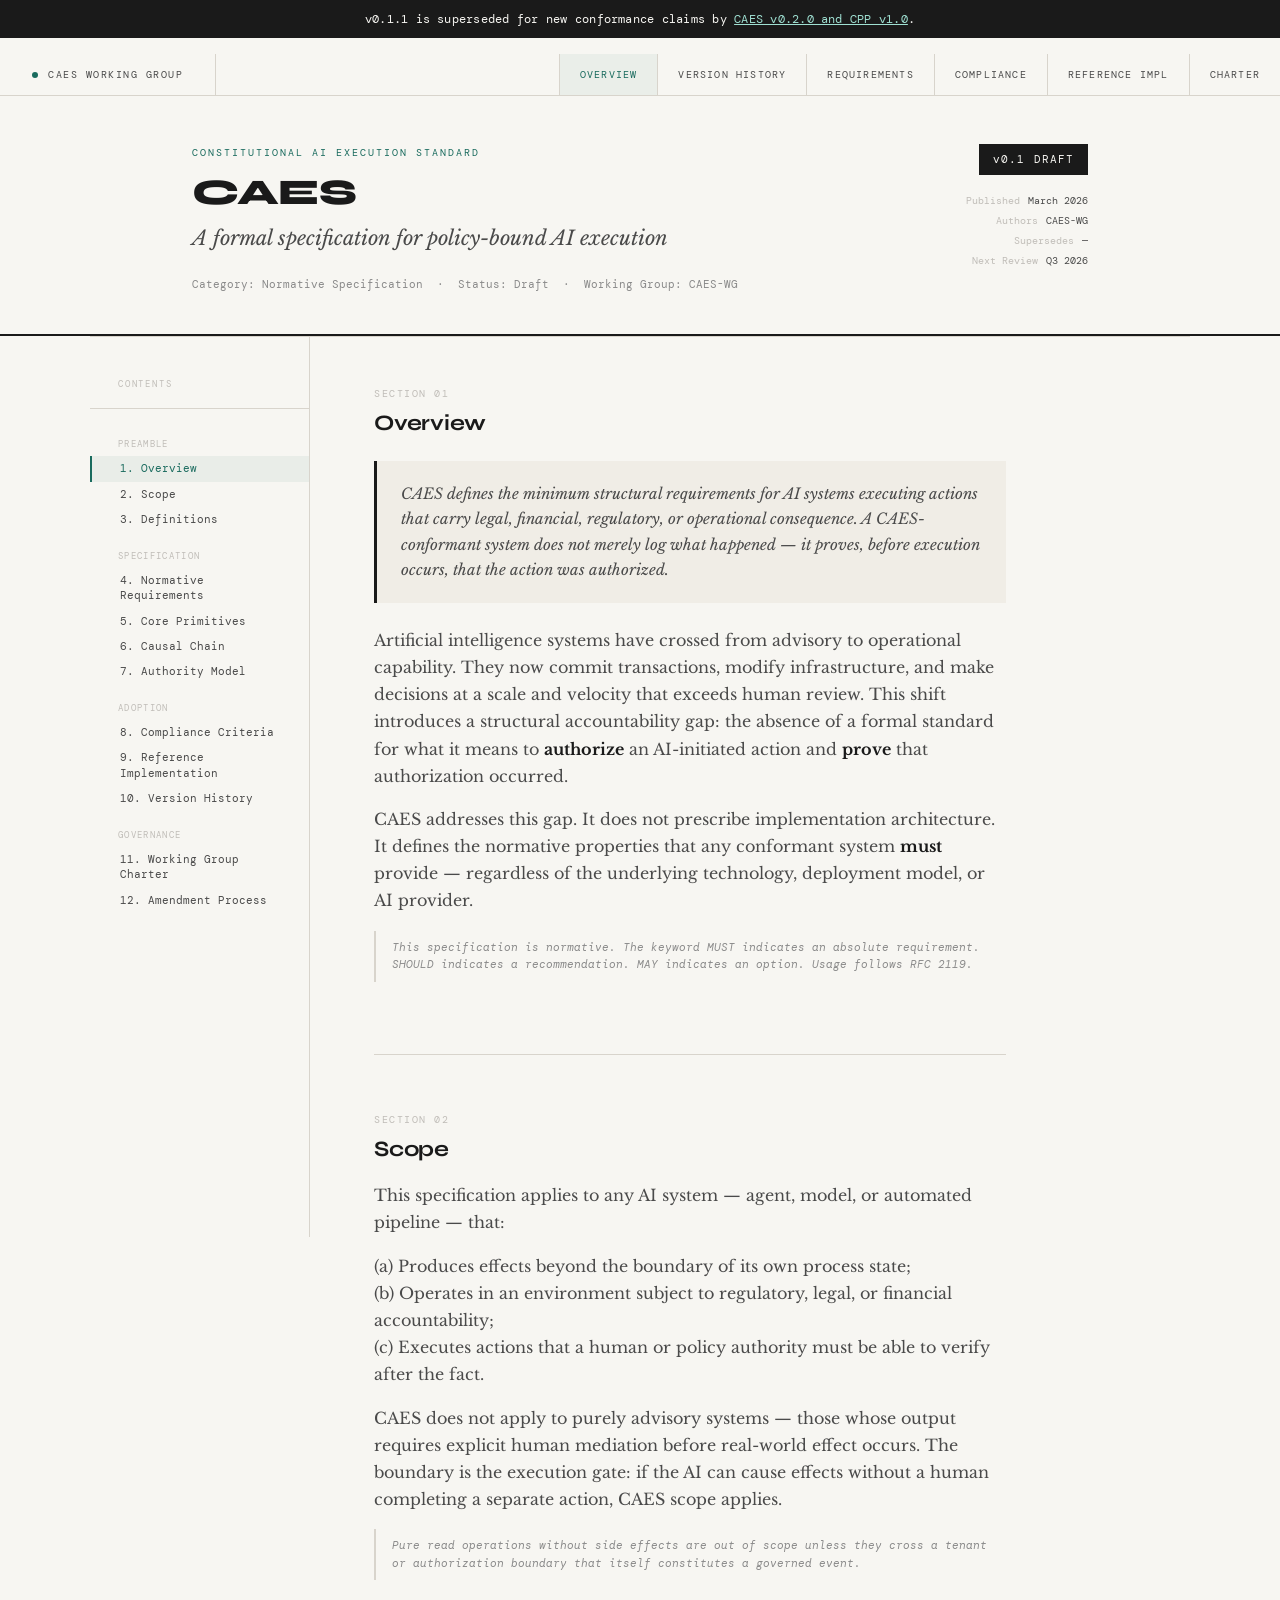
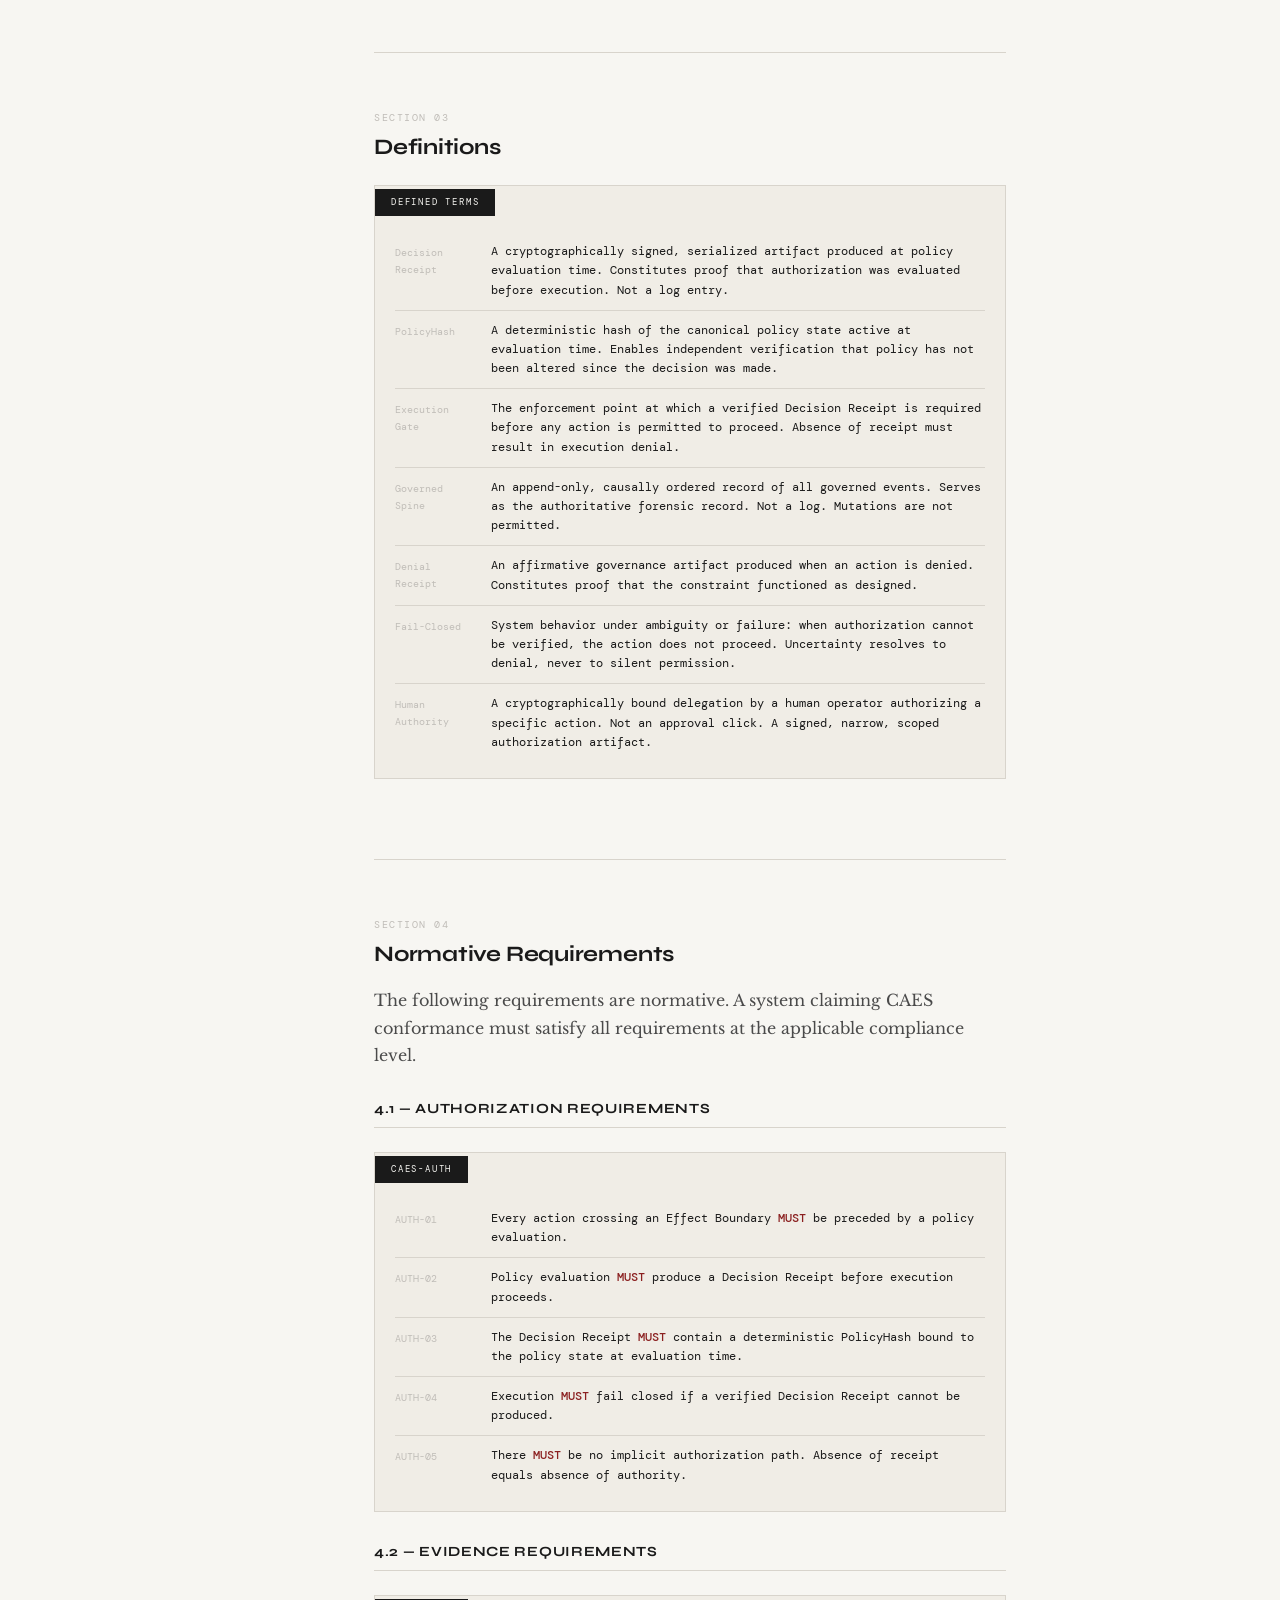
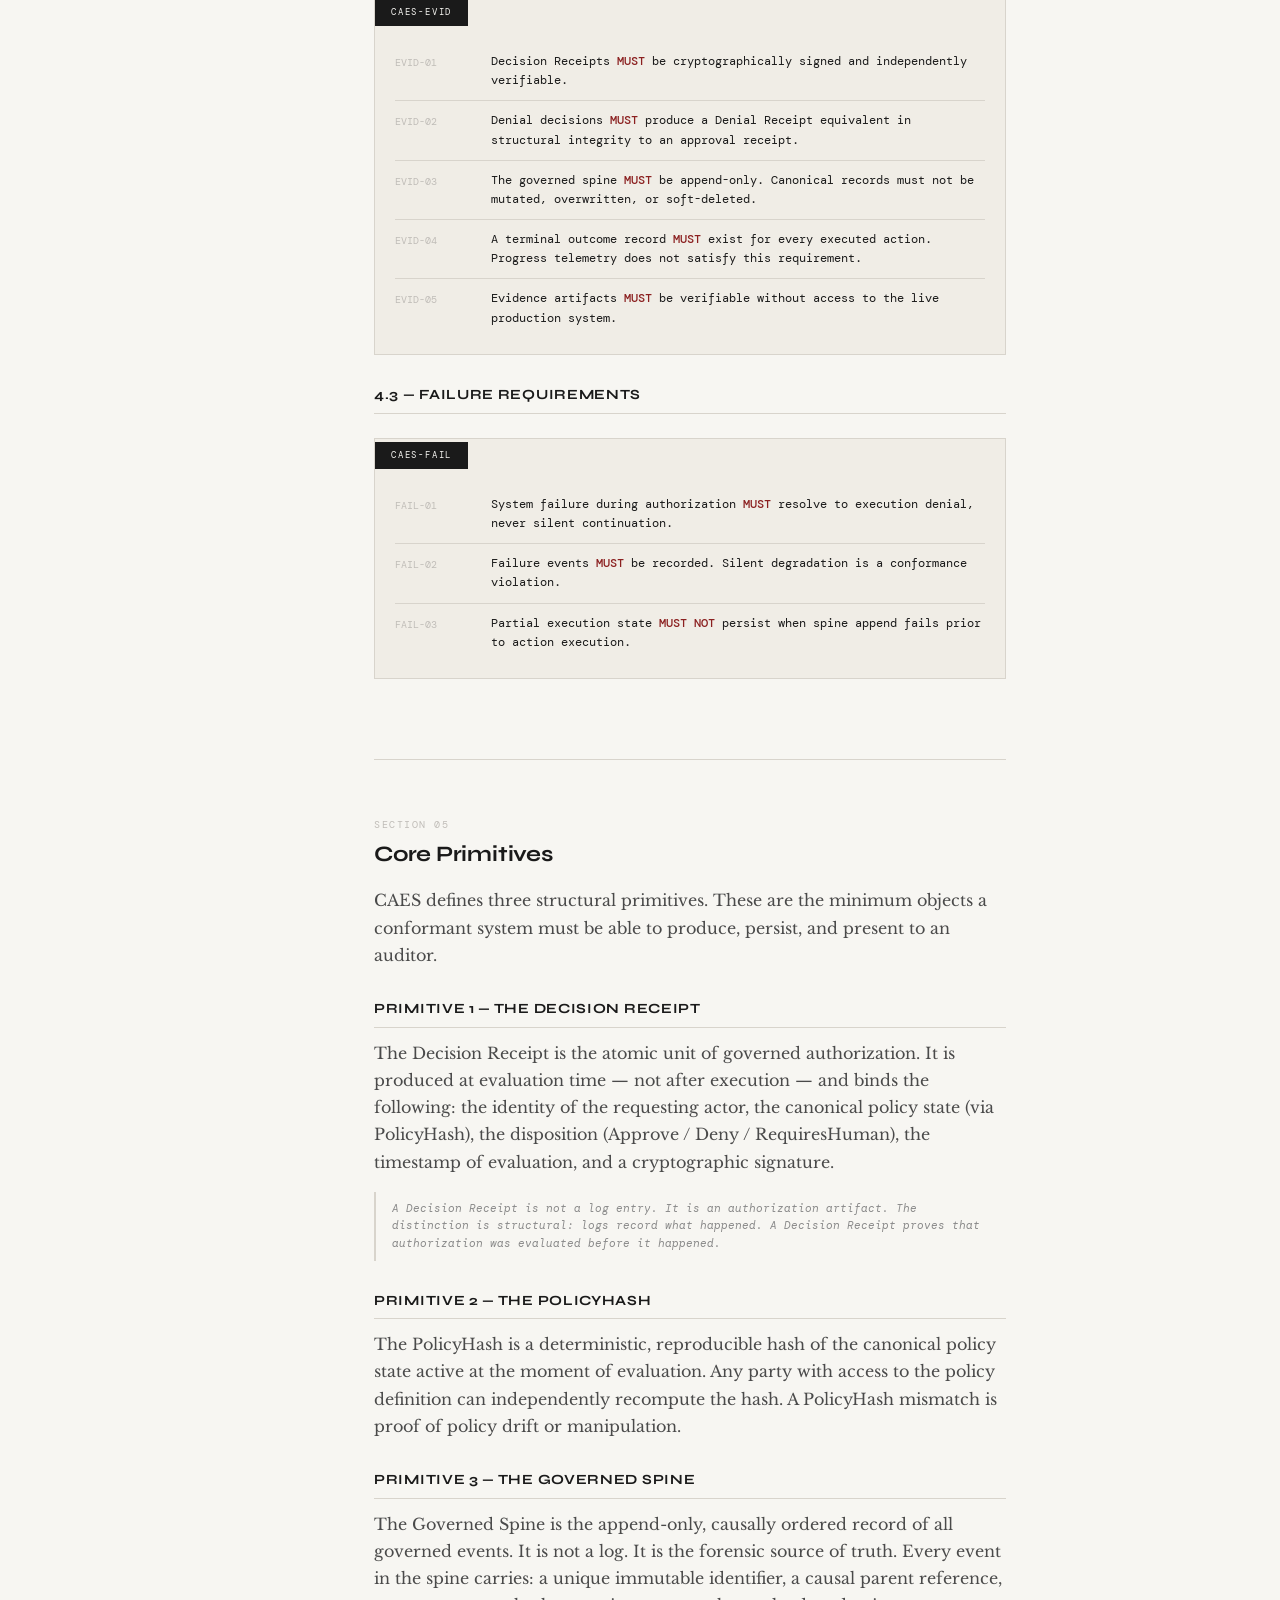
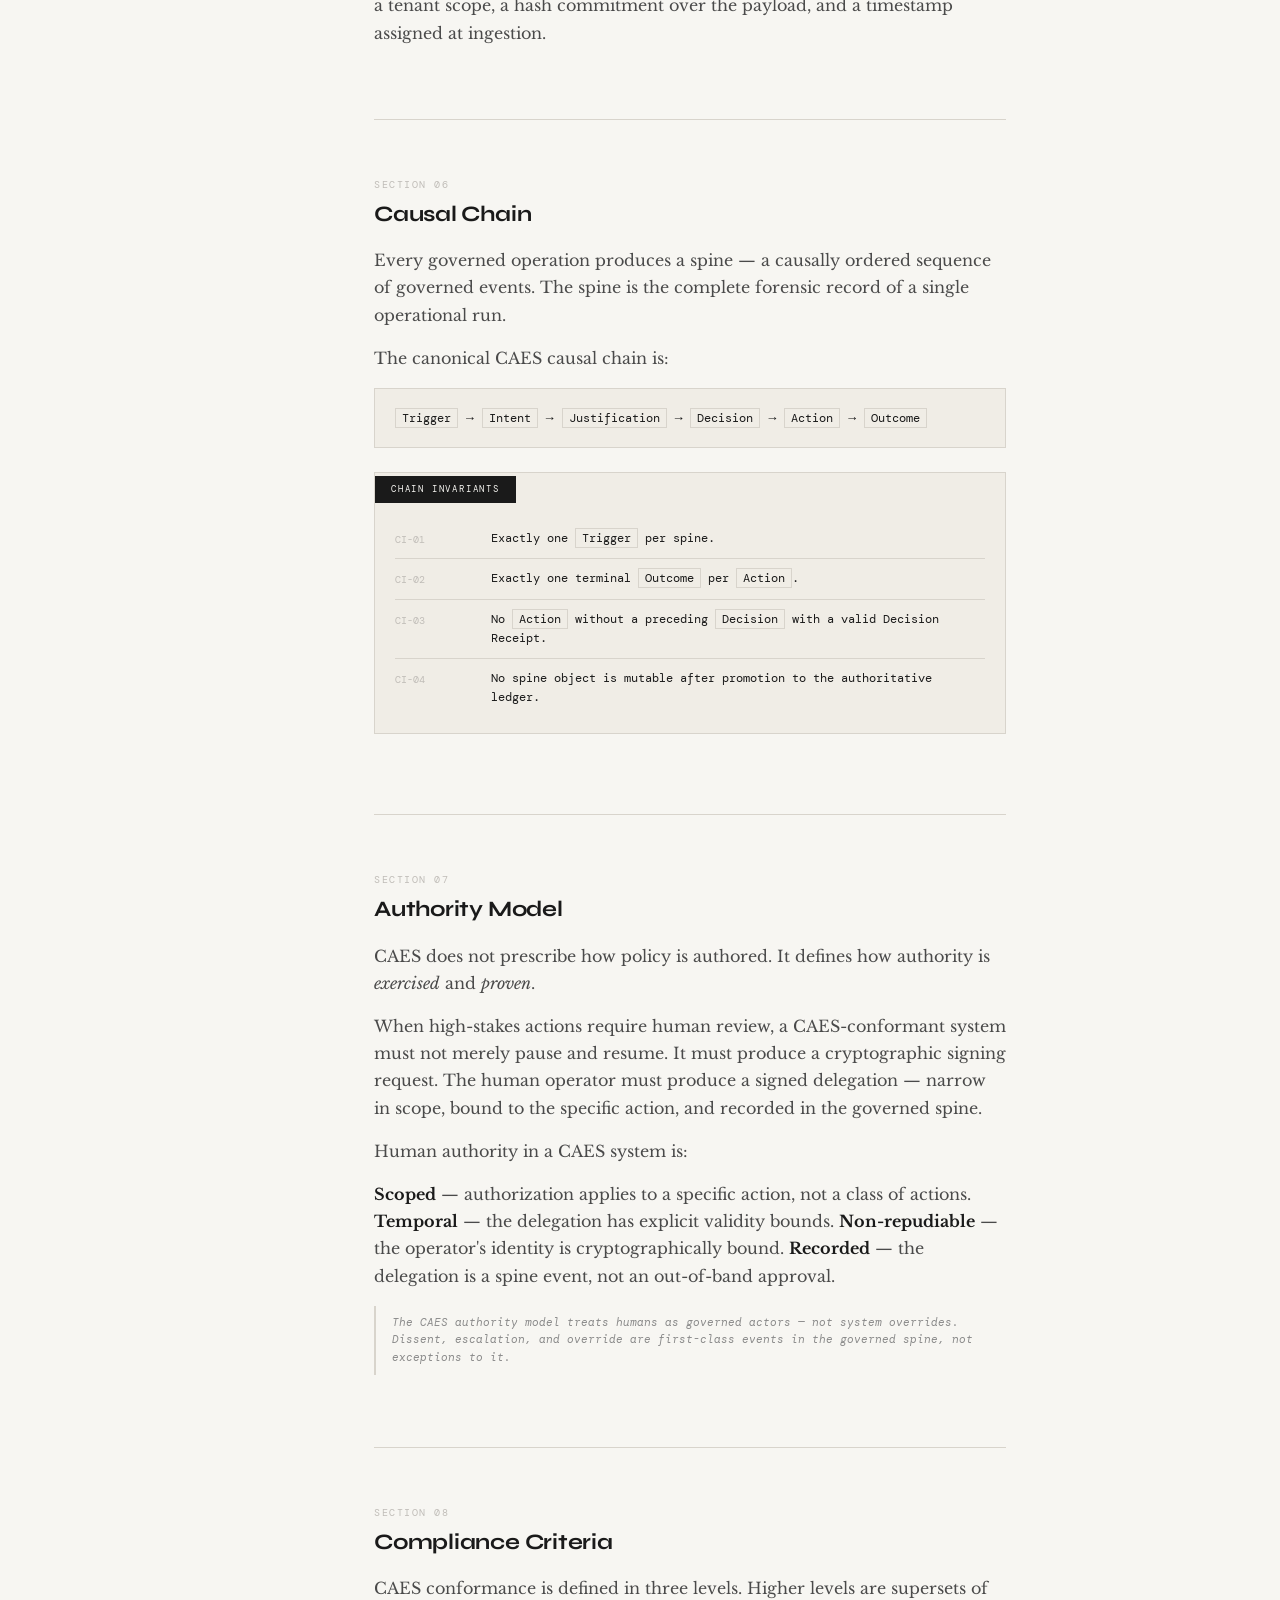
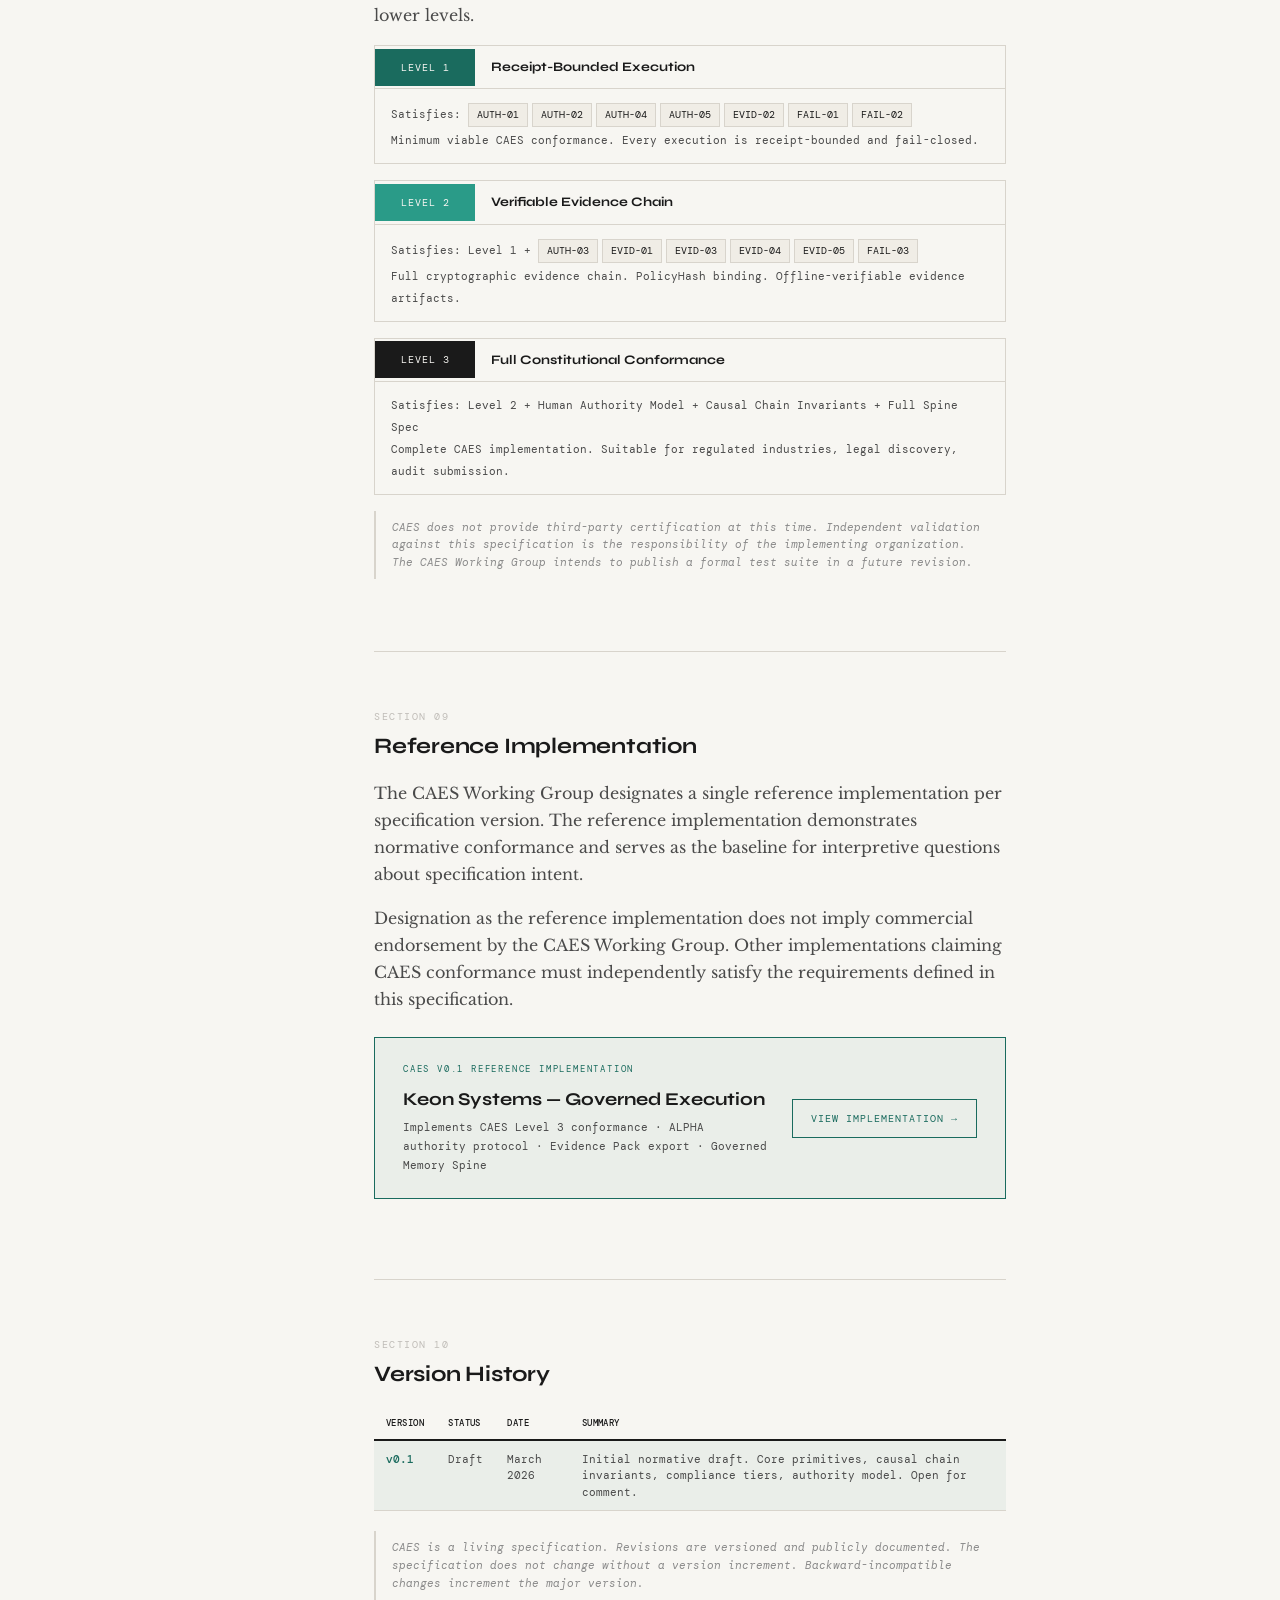
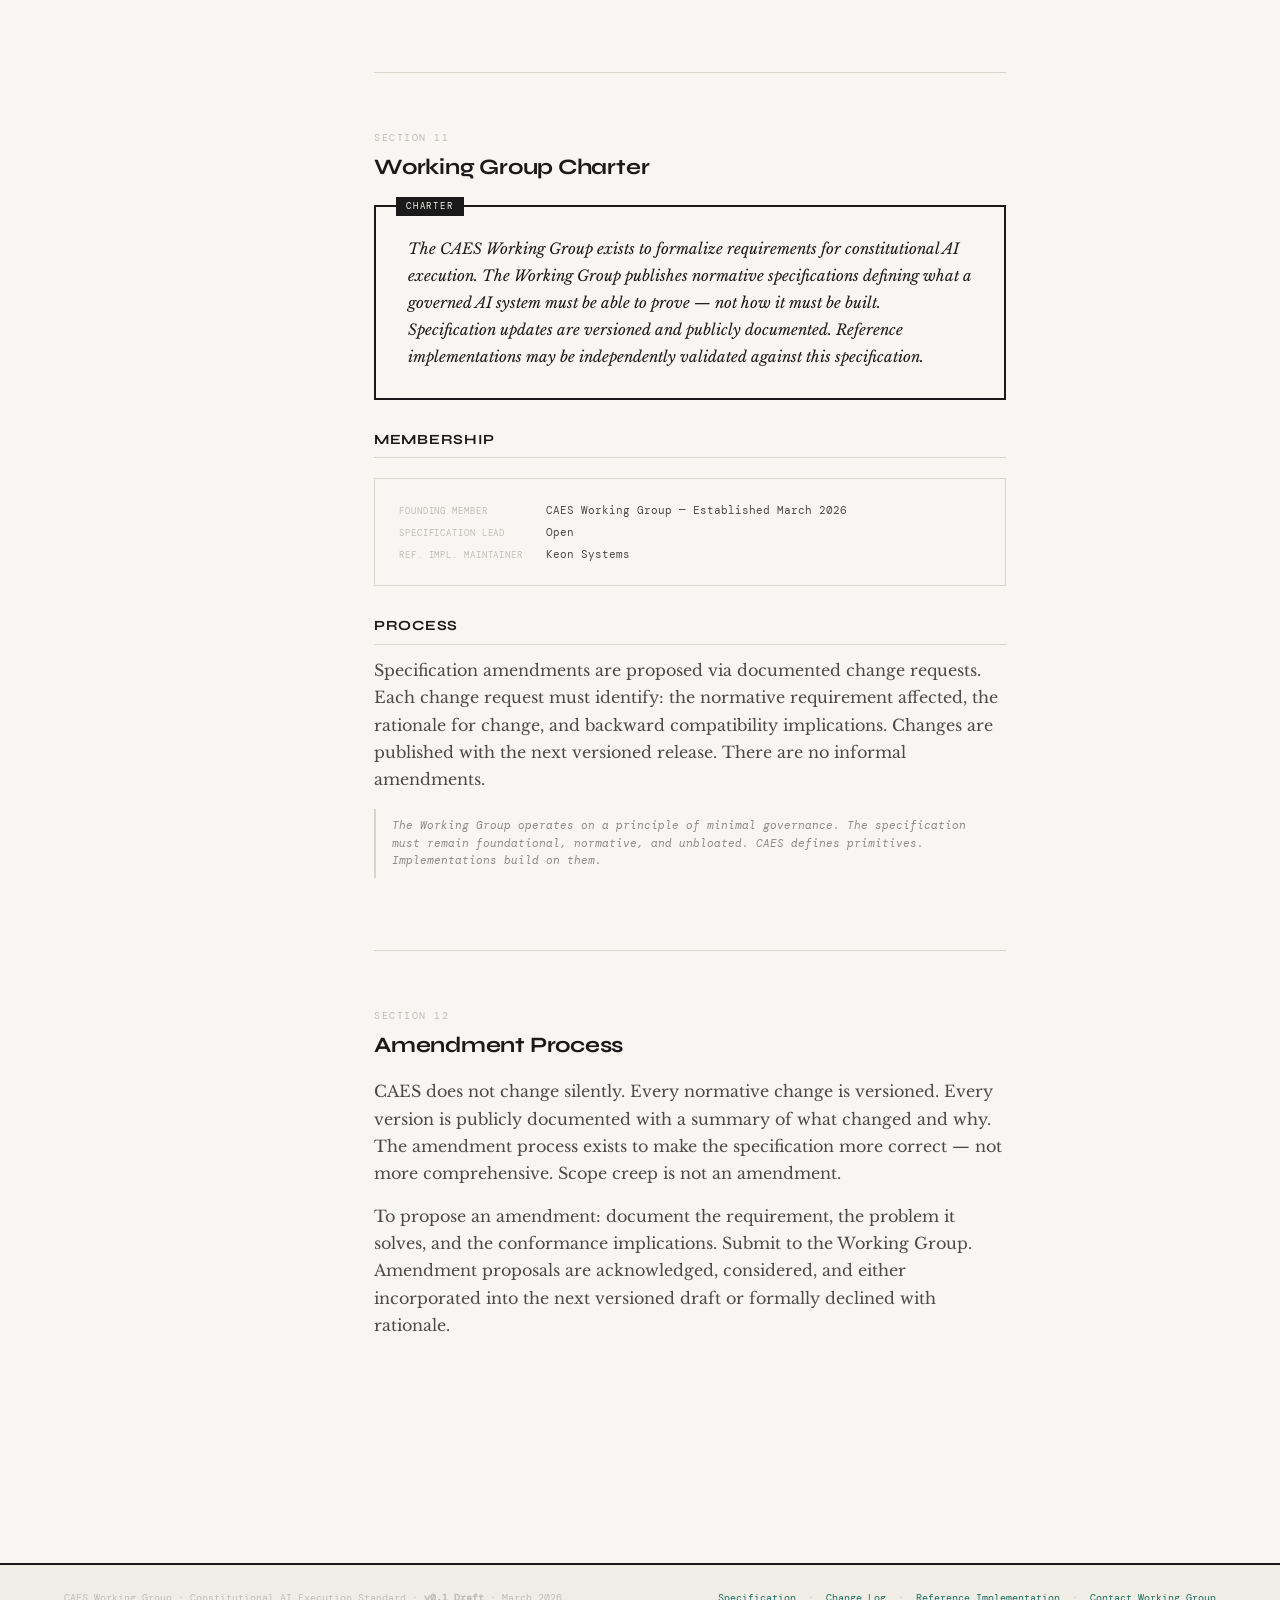
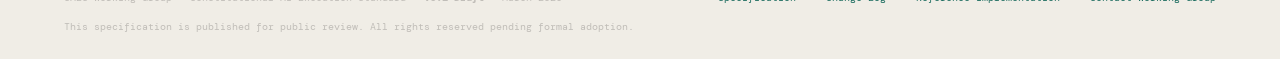
==== commit 6976e2b0: "Publish CAES v0.2.0 and CPP v1.0 in spec HTML The drafts were already on main, but spec/ still publi" ====
--- a/spec/caes-v0.1.1.html
+++ b/spec/caes-v0.1.1.html
@@ -545,9 +545,22 @@
     gap: 12px;
   }
   footer a { color: var(--teal); text-decoration: none; }
+
+  .superseded {
+    background: #1a1a1a;
+    color: #f7f6f2;
+    font-family: 'DM Mono', monospace;
+    font-size: 12px;
+    letter-spacing: 0.02em;
+    text-align: center;
+    padding: 10px 16px;
+    line-height: 1.5;
+  }
+  .superseded a { color: #9fe0d2; }
 </style>
 </head>
 <body>
+<p class="superseded">v0.1.1 is superseded for new conformance claims by <a href="caes-v0.2.0.html">CAES v0.2.0 and CPP v1.0</a>.</p>
 
 <!-- HEADER -->
 <header class="site-header">
